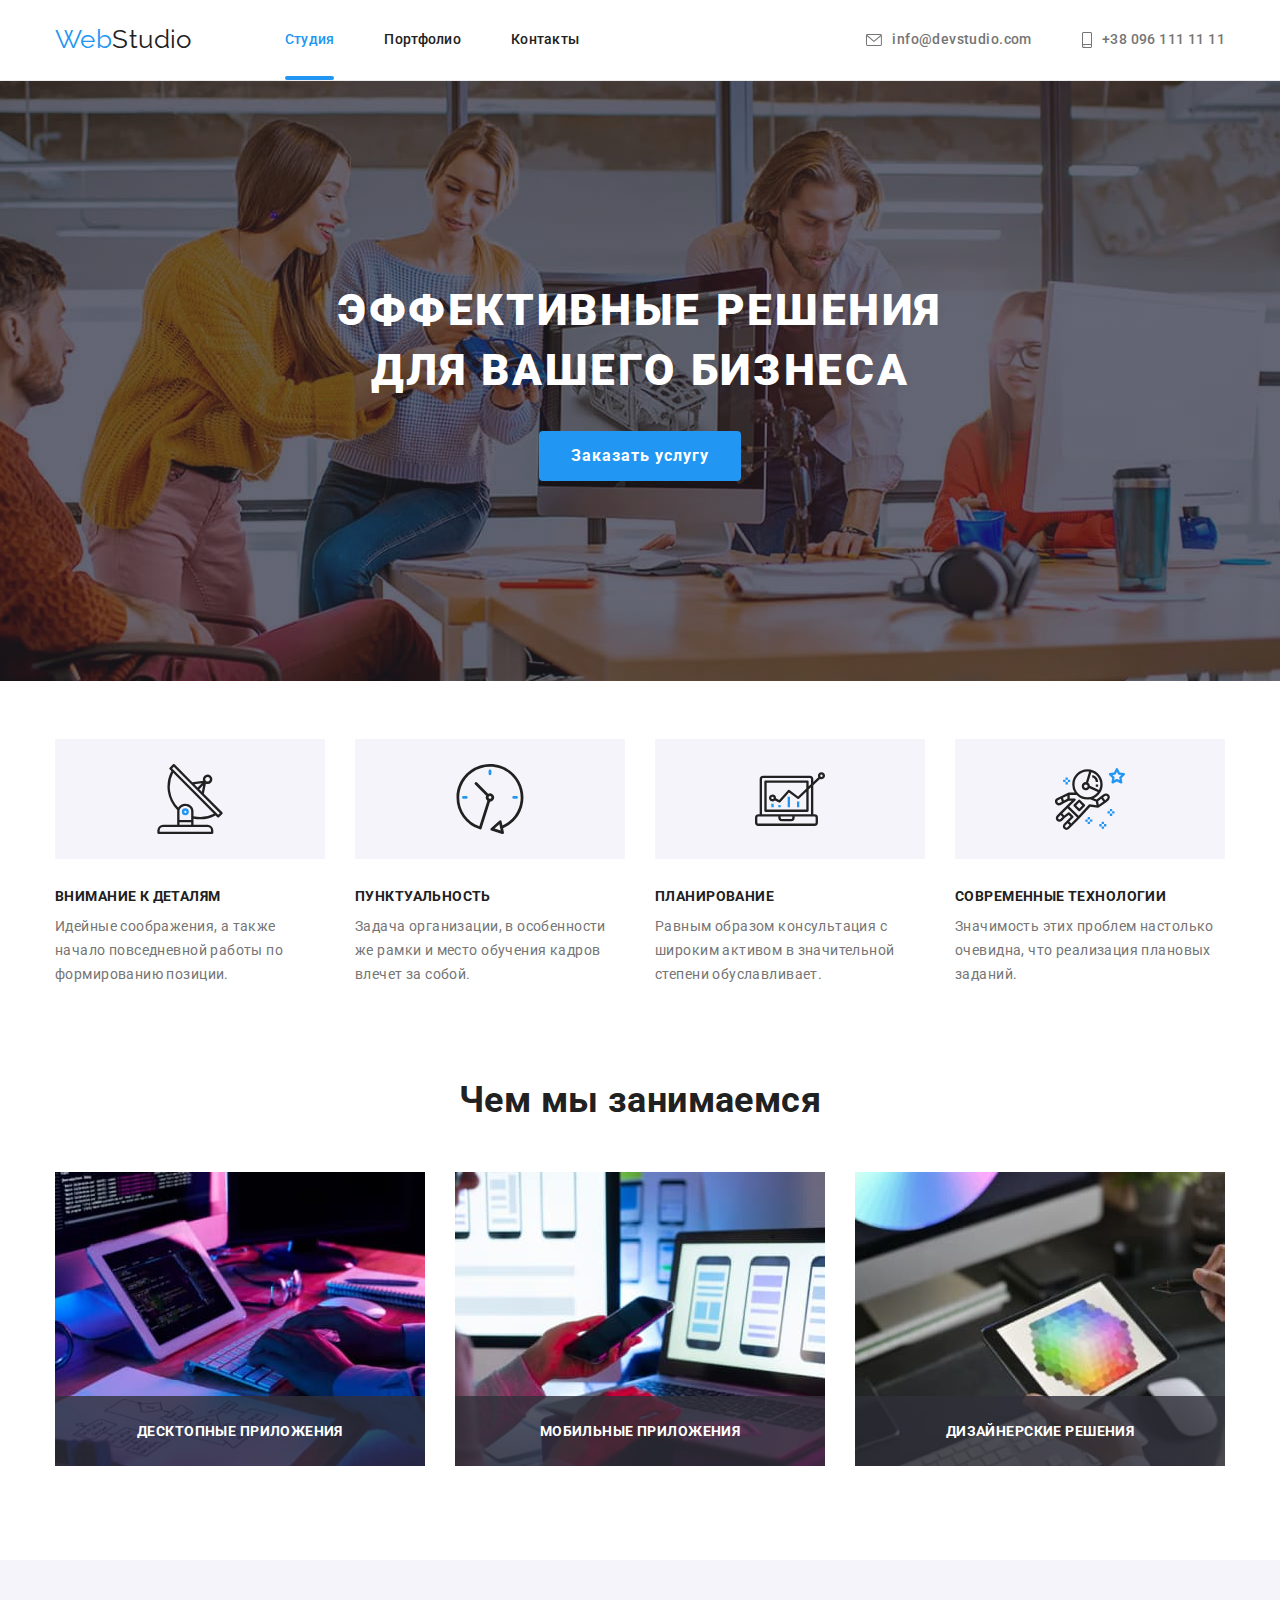
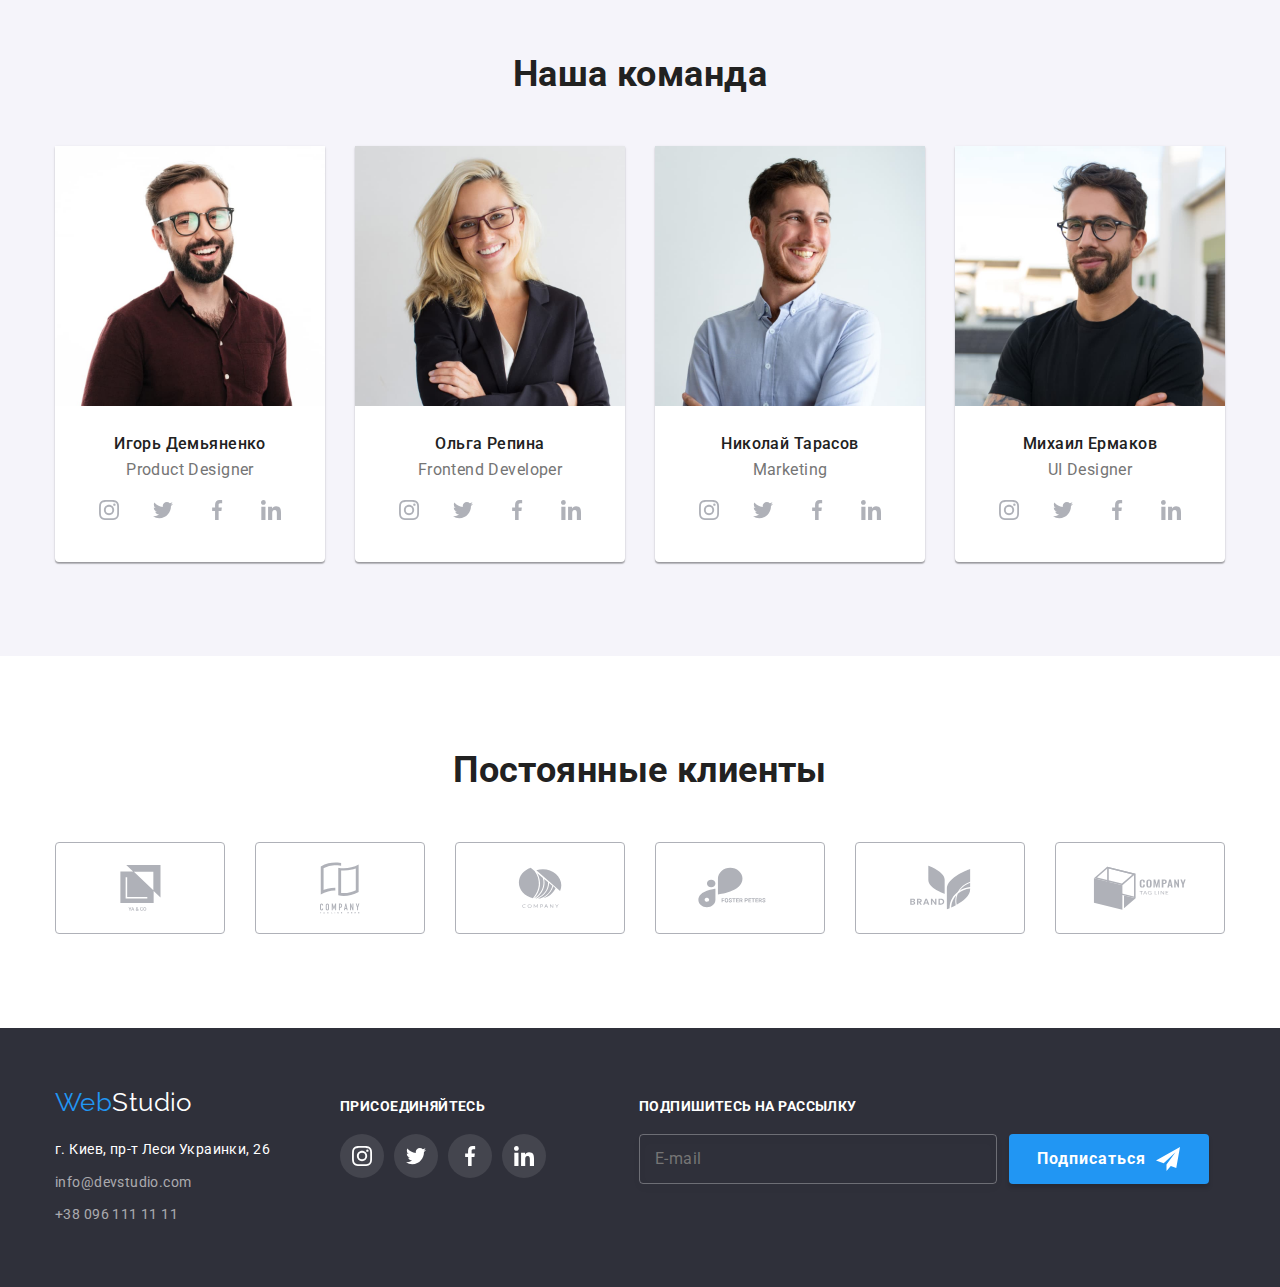
==== index.html @ 7f53c411 "Initial commit" ====
<!DOCTYPE html>
<html lang="ru">
  <head>
    <meta charset="UTF-8" />
    <meta http-equiv="X-UA-Compatible" content="IE=edge" />
    <meta name="viewport" content="width=device-width, initial-scale=1.0" />
    <title>WebStudio - главная</title>
    <link rel="preconnect" href="https://fonts.googleapis.com" />
    <link rel="preconnect" href="https://fonts.gstatic.com" crossorigin />
    <link
      href="https://fonts.googleapis.com/css2?family=Raleway:wght@700&family=Roboto:wght@400;500;700;900&display=swap"
      rel="stylesheet"
    />
    <link
      rel="stylesheet"
      href="https://cdnjs.cloudflare.com/ajax/libs/modern-normalize/1.1.0/modern-normalize.min.css"
    />
    <link rel="stylesheet" href="./css/styles.css" />
  </head>
  <body>
    <header class="header">
      <div class="container header-container">
        <a href="./index.html" lang="en" class="logo link">
          Web<span class="accent-logo-header">Studio</span>
        </a>
        <nav>
          <ul class="nav">
            <li class="header-list current-link">
              <a href="./index.html" class="header-link">Студия</a>
            </li>
            <li class="header-list">
              <a href="./portfolio.html" class="header-link">Портфолио</a>
            </li>
            <li class="header-list">
              <a href="" class="header-link">Контакты</a>
            </li>
          </ul>
        </nav>
        <ul class="header-contacts">
          <li class="header-contacts-mail">
            <a href="mailto:info@devstudio.com" class="contact-header link">
              <svg class="icon-mail-mobile" width="16px" height="12px">
                <use href="images/icons.svg#icon-mail"></use>
              </svg>
              info@devstudio.com</a
            >
          </li>
          <li class="header-contacts-phone">
            <a
              href="tel:+380961111111"
              class="contact-header link contact-number"
            >
              <svg class="icon-mail-mobile" width="10px" height="16px">
                <use href="images/icons.svg#icon-mobile"></use>
              </svg>
              +38 096 111 11 11</a
            >
          </li>
        </ul>
      </div>
    </header>
    <main>
      <section class="hero section">
        <div class="container">
          <h1 class="hero-head">Эффективные решения для вашего бизнеса</h1>
          <button type="button" data-modal-open class="hero-btn">
            Заказать услугу
          </button>
        </div>
      </section>
      <section class="advantages section">
        <div class="container">
          <h2 class="visually-hidden">Преимущества</h2>
          <ul class="adv-list">
            <li class="adv-item">
              <div class="feature-box">
                <svg class="feature-icon" width="70" height="70">
                  <use href="./images/icons.svg#icon-antenna"></use>
                </svg>
              </div>
              <h3 class="adv-head">Внимание к деталям</h3>
              <p class="adv-descr">
                Идейные соображения, а также начало повседневной работы по
                формированию позиции.
              </p>
            </li>
            <li class="adv-item">
              <div class="feature-box">
                <svg class="feature-icon" width="70" height="70">
                  <use href="./images/icons.svg#icon-clock"></use>
                </svg>
              </div>
              <h3 class="adv-head">Пунктуальность</h3>
              <p class="adv-descr">
                Задача организации, в особенности же рамки и место обучения
                кадров влечет за собой.
              </p>
            </li>
            <li class="adv-item">
              <div class="feature-box">
                <svg class="feature-icon" width="70" height="70">
                  <use href="./images/icons.svg#icon-diagram"></use>
                </svg>
              </div>
              <h3 class="adv-head">Планирование</h3>
              <p class="adv-descr">
                Равным образом консультация с широким активом в значительной
                степени обуславливает.
              </p>
            </li>
            <li class="adv-item">
              <div class="feature-box">
                <svg class="feature-icon" width="70" height="70">
                  <use href="./images/icons.svg#icon-astronaut"></use>
                </svg>
              </div>
              <h3 class="adv-head">Современные технологии</h3>
              <p class="adv-descr">
                Значимость этих проблем настолько очевидна, что реализация
                плановых заданий.
              </p>
            </li>
          </ul>
        </div>
      </section>
      <section class="section section-work-list">
        <div class="container">
          <h2 class="section-tittle">Чем мы занимаемся</h2>
          <ul class="work-list">
            <li class="work-list-item">
              <div class="work-list-block">
                <img
                  src="./images/what-we-do/img.jpg"
                  alt="Набор текста на клавиатуре"
                  width="370"
                  height="294"
                />
                <p class="work-list-descr">Десктопные приложения</p>
              </div>
            </li>
            <li class="work-list-item">
              <div class="work-list-block">
                <img
                  src="./images/what-we-do/img2.jpg"
                  alt="Мобильный телефон на фоне монитора"
                  width="370"
                  height="294"
                />
                <p class="work-list-descr">Мобильные приложения</p>
              </div>
            </li>
            <li class="work-list-item">
              <div class="work-list-block">
                <img
                  src="./images/what-we-do/img3.jpg"
                  alt="Работа на графическом планшете"
                  width="370"
                  height="294"
                />
                <p class="work-list-descr">Дизайнерские решения</p>
              </div>
            </li>
          </ul>
        </div>
      </section>
      <section class="team-member-section section">
        <div class="container">
          <h2 class="section-tittle">Наша команда</h2>
          <ul class="team-member-list">
            <li class="team-member-item">
              <img
                class="team-member-photo"
                src="./images/our-team/igor.jpg"
                alt="Менеджер Игорь"
                width="270"
                height="260"
              />
              <div class="member-block">
                <h3 class="team-member-name">Игорь Демьяненко</h3>
                <p lang="en" class="member-descr">Product Designer</p>
                <ul class="social-media list">
                  <li class="social-media-item">
                    <a
                      class="social-media-link link"
                      href=""
                      target="_blank"
                      rel="noopener noreferrer"
                      aria-label="instagram"
                    >
                      <svg class="social-media-icon" width="20" height="20">
                        <use href="./images/icons.svg#icon-insta"></use>
                      </svg>
                    </a>
                  </li>
                  <li class="social-media-item">
                    <a
                      class="social-media-link link"
                      href=""
                      target="_blank"
                      rel="noopener noreferrer"
                      aria-label="twitter"
                    >
                      <svg class="social-media-icon" width="20" height="20">
                        <use href="./images/icons.svg#icon-twitter"></use>
                      </svg>
                    </a>
                  </li>
                  <li class="social-media-item">
                    <a
                      class="social-media-link link"
                      href=""
                      target="_blank"
                      rel="noopener noreferrer"
                      aria-label="facebook"
                    >
                      <svg class="social-media-icon" width="20" height="20">
                        <use href="./images/icons.svg#icon-facebook"></use>
                      </svg>
                    </a>
                  </li>
                  <li class="social-media-item">
                    <a
                      class="social-media-link link"
                      href=""
                      target="_blank"
                      rel="noopener noreferrer"
                      aria-label="linkedin"
                    >
                      <svg class="social-media-icon" width="20" height="20">
                        <use href="./images/icons.svg#icon-linkedin"></use>
                      </svg>
                    </a>
                  </li>
                </ul>
              </div>
            </li>
            <li class="team-member-item">
              <img
                class="team-member-photo"
                src="./images/our-team/olha.jpg"
                alt="Менеджер Ольга"
                width="270"
                height="260"
              />
              <div class="member-block">
                <h3 class="team-member-name">Ольга Репина</h3>
                <p lang="en" class="member-descr">Frontend Developer</p>
                <ul class="social-media list">
                  <li class="social-media-item">
                    <a
                      class="social-media-link link"
                      href=""
                      target="_blank"
                      rel="noopener noreferrer"
                      aria-label="instagram"
                    >
                      <svg class="social-media-icon" width="20" height="20">
                        <use href="./images/icons.svg#icon-insta"></use>
                      </svg>
                    </a>
                  </li>
                  <li class="social-media-item">
                    <a
                      class="social-media-link link"
                      href=""
                      target="_blank"
                      rel="noopener noreferrer"
                      aria-label="twitter"
                    >
                      <svg class="social-media-icon" width="20" height="20">
                        <use href="./images/icons.svg#icon-twitter"></use>
                      </svg>
                    </a>
                  </li>
                  <li class="social-media-item">
                    <a
                      class="social-media-link link"
                      href=""
                      target="_blank"
                      rel="noopener noreferrer"
                      aria-label="facebook"
                    >
                      <svg class="social-media-icon" width="20" height="20">
                        <use href="./images/icons.svg#icon-facebook"></use>
                      </svg>
                    </a>
                  </li>
                  <li class="social-media-item">
                    <a
                      class="social-media-link link"
                      href=""
                      target="_blank"
                      rel="noopener noreferrer"
                      aria-label="linkedin"
                    >
                      <svg class="social-media-icon" width="20" height="20">
                        <use href="./images/icons.svg#icon-linkedin"></use>
                      </svg>
                    </a>
                  </li>
                </ul>
              </div>
            </li>
            <li class="team-member-item">
              <img
                class="team-member-photo"
                src="./images/our-team/nikolay.jpg"
                alt="Менеджер Николай"
                width="270"
                height="260"
              />
              <div class="member-block">
                <h3 class="team-member-name">Николай Тарасов</h3>
                <p lang="en" class="member-descr">Marketing</p>
                <ul class="social-media list">
                  <li class="social-media-item">
                    <a
                      class="social-media-link link"
                      href=""
                      target="_blank"
                      rel="noopener noreferrer"
                      aria-label="instagram"
                    >
                      <svg class="social-media-icon" width="20" height="20">
                        <use href="./images/icons.svg#icon-insta"></use>
                      </svg>
                    </a>
                  </li>
                  <li class="social-media-item">
                    <a
                      class="social-media-link link"
                      href=""
                      target="_blank"
                      rel="noopener noreferrer"
                      aria-label="twitter"
                    >
                      <svg class="social-media-icon" width="20" height="20">
                        <use href="./images/icons.svg#icon-twitter"></use>
                      </svg>
                    </a>
                  </li>
                  <li class="social-media-item">
                    <a
                      class="social-media-link link"
                      href=""
                      target="_blank"
                      rel="noopener noreferrer"
                      aria-label="facebook"
                    >
                      <svg class="social-media-icon" width="20" height="20">
                        <use href="./images/icons.svg#icon-facebook"></use>
                      </svg>
                    </a>
                  </li>
                  <li class="social-media-item">
                    <a
                      class="social-media-link link"
                      href=""
                      target="_blank"
                      rel="noopener noreferrer"
                      aria-label="linkedin"
                    >
                      <svg class="social-media-icon" width="20" height="20">
                        <use href="./images/icons.svg#icon-linkedin"></use>
                      </svg>
                    </a>
                  </li>
                </ul>
              </div>
            </li>
            <li class="team-member-item">
              <img
                class="team-member-photo"
                src="./images/our-team/myhail.jpg"
                alt="Менеджер Михаил"
                width="270"
                height="260"
              />
              <div class="member-block">
                <h3 class="team-member-name">Михаил Ермаков</h3>
                <p lang="en" class="member-descr">UI Designer</p>
                <ul class="social-media list">
                  <li class="social-media-item">
                    <a
                      class="social-media-link link"
                      href=""
                      target="_blank"
                      rel="noopener noreferrer"
                      aria-label="instagram"
                    >
                      <svg class="social-media-icon" width="20" height="20">
                        <use href="./images/icons.svg#icon-insta"></use>
                      </svg>
                    </a>
                  </li>
                  <li class="social-media-item">
                    <a
                      class="social-media-link link"
                      href=""
                      target="_blank"
                      rel="noopener noreferrer"
                      aria-label="twitter"
                    >
                      <svg class="social-media-icon" width="20" height="20">
                        <use href="./images/icons.svg#icon-twitter"></use>
                      </svg>
                    </a>
                  </li>
                  <li class="social-media-item">
                    <a
                      class="social-media-link link"
                      href=""
                      target="_blank"
                      rel="noopener noreferrer"
                      aria-label="facebook"
                    >
                      <svg class="social-media-icon" width="20" height="20">
                        <use href="./images/icons.svg#icon-facebook"></use>
                      </svg>
                    </a>
                  </li>
                  <li class="social-media-item">
                    <a
                      class="social-media-link link"
                      href=""
                      target="_blank"
                      rel="noopener noreferrer"
                      aria-label="linkedin"
                    >
                      <svg class="social-media-icon" width="20" height="20">
                        <use href="./images/icons.svg#icon-linkedin"></use>
                      </svg>
                    </a>
                  </li>
                </ul>
              </div>
            </li>
          </ul>
        </div>
      </section>
      <section class="our-clients section">
        <h2 class="section-tittle">Постоянные клиенты</h2>
        <ul class="client-list list">
          <li class="client-item">
            <a
              class="client-link"
              href=""
              target="_blank"
              rel="noopener noreferrer"
            >
              <svg class="client-icon" width="41" height="46">
                <use href="./images/icons.svg#icon-yaco"></use>
              </svg>
            </a>
          </li>

          <li class="client-item">
            <a
              class="client-link"
              href=""
              target="_blank"
              rel="noopener noreferrer"
            >
              <svg class="client-icon" width="40" height="52">
                <use href="./images/icons.svg#icon-tagline"></use>
              </svg>
            </a>
          </li>
          <li class="client-item">
            <a
              class="client-link"
              href=""
              target="_blank"
              rel="noopener noreferrer"
            >
              <svg class="client-icon" width="44" height="41">
                <use href="./images/icons.svg#icon-company"></use>
              </svg>
            </a>
          </li>
          <li class="client-item">
            <a
              class="client-link"
              href=""
              target="_blank"
              rel="noopener noreferrer"
            >
              <svg class="client-icon" width="84" height="41">
                <use href="./images/icons.svg#icon-foster"></use>
              </svg>
            </a>
          </li>
          <li class="client-item">
            <a
              class="client-link"
              href=""
              target="_blank"
              rel="noopener noreferrer"
            >
              <svg class="client-icon" width="63" height="45">
                <use href="./images/icons.svg#icon-brand-block"></use>
              </svg>
            </a>
          </li>
          <li class="client-item">
            <a
              class="client-link"
              href=""
              target="_blank"
              rel="noopener noreferrer"
            >
              <svg class="client-icon" width="94" height="44">
                <use href="./images/icons.svg#icon-company-tagline"></use>
              </svg>
            </a>
          </li>
        </ul>
      </section>
    </main>
    <footer class="footer">
      <div class="container footer-wrap">
        <div class="footer-adress">
          <a href="./index.html" lang="en" class="logo-footer link">
            <span class="accent-logo-footer">Web</span>Studio
          </a>
          <address>
            <ul class="contact-list-footer">
              <li class="contact-footer-item">
                <a
                  href="https://goo.gl/maps/oCTEvJr1cxtLCQJDA"
                  target="_blank"
                  rel="noopener noreferrer"
                  class="address link"
                  >г. Киев, пр-т Леси Украинки, 26</a
                >
              </li>
              <li class="contact-footer-item">
                <a href="mailto:info@devstudio.com" class="contact-footer link"
                  >info@devstudio.com</a
                >
              </li>
              <li class="contact-footer-item">
                <a href="tel:+380961111111" class="contact-footer link"
                  >+38 096 111 11 11</a
                >
              </li>
            </ul>
          </address>
        </div>
        <div class="footer-social">
          <p class="footer-subtittle">присоединяйтесь</p>
          <ul class="footer-social-media list">
            <li class="footer-social-item">
              <a
                class="footer-social-link link"
                href=""
                target="_blank"
                rel="noopener noreferrer"
                aria-label="instagram"
              >
                <svg class="social-media-icon" width="20" height="20">
                  <use href="./images/icons.svg#icon-insta"></use>
                </svg>
              </a>
            </li>
            <li class="footer-social-item">
              <a
                class="footer-social-link link"
                href=""
                target="_blank"
                rel="noopener noreferrer"
                aria-label="twitter"
              >
                <svg class="social-media-icon" width="20" height="20">
                  <use href="./images/icons.svg#icon-twitter"></use>
                </svg>
              </a>
            </li>
            <li class="footer-social-item">
              <a
                class="footer-social-link link"
                href=""
                target="_blank"
                rel="noopener noreferrer"
                aria-label="facebook"
              >
                <svg class="social-media-icon" width="20" height="20">
                  <use href="./images/icons.svg#icon-facebook"></use>
                </svg>
              </a>
            </li>
            <li class="footer-social-item">
              <a
                class="footer-social-link link"
                href=""
                target="_blank"
                rel="noopener noreferrer"
                aria-label="linkedin"
              >
                <svg class="social-media-icon" width="20" height="20">
                  <use href="./images/icons.svg#icon-linkedin"></use>
                </svg>
              </a>
            </li>
          </ul>
        </div>
        <div class="subscr-block">
          <h3 class="footer-subscr">Подпишитесь на рассылку</h3>
          <form class="subscr-form" name="subscr" autocomplete="off">
            <input
              class="subscr-form-input"
              type="email"
              name="email"
              id="email"
              placeholder=" "
            />
            <span class="footer-placeholder">E-mail</span>
            <button type="submit" class="footer-button">
              <span>Подписаться</span>
              <svg class="sender" width="24" height="24">
                <use href="./images/icons.svg#icon-send"></use>
              </svg>
            </button>
          </form>
        </div>
      </div>
    </footer>
    <!-- Modal -->

    <div class="backdrop is-hidden" data-modal>
      <div class="modal" role="group">
        <button class="modal-btn-close" type="button" data-modal-close>
          <svg width="11" height="11">
            <use href="./images/icons.svg#icon-modal-close"></use>
          </svg>
        </button>
        <p class="modal-title">Оставьте свои данные, мы вам перезвоним</p>
        <form class="modal-form" autocomplete="off">
          <label class="label">
            <span class="label-text">Имя</span>
            <span class="label-thumb">
              <input
                class="imput-field"
                name="user-name"
                type="text"
                required
              />
              <svg class="imput-img" width="12" height="12">
                <use href="./images/icons.svg#icon-modal-person"></use>
              </svg>
            </span>
          </label>

          <label class="label">
            <span class="label-text">Телефон</span>
            <span class="label-thumb">
              <input class="imput-field" name="user-tel" type="tel" required />
              <svg class="imput-img" width="12" height="12">
                <use href="./images/icons.svg#icon-modal-phone"></use>
              </svg>
            </span>
          </label>

          <label class="label">
            <span class="label-text">Почта</span>
            <span class="label-thumb">
              <input
                class="imput-field"
                name="user-email"
                type="email"
                required
              />
              <svg class="imput-img" width="12" height="12">
                <use href="./images/icons.svg#icon-modal-mail"></use>
              </svg>
            </span>
          </label>

          <label class="label">
            <span class="label-text">Комментарий</span>
            <span class="label-thumb">
              <textarea
                class="imput-field textarea"
                name="user-comment"
                placeholder="Введите текст"
              ></textarea>
            </span>
          </label>
          <div class="modal-btn-center">
            <label class="checkbox">
              <input
                class="checkbox-browser"
                name="user-policy"
                type="checkbox"
                required
              />
              <span class="checkbox-castom"> </span>
              <span class="checkbox-text"
                >Соглашаюсь с рассылкой и принимаю
                <a class="policy-link link" href="" target="_blank"
                  >Условия договора</a
                >
              </span>
            </label>
          </div>
          <div class="modal-btn-center">
            <button class="modal-btn-submit" type="submit">
              <span>Отправить</span>
            </button>
          </div>
        </form>
      </div>
    </div>

    <script src="./js/modal.js"></script>
  </body>
</html>
---- css/styles.css ----
:root {
    --font-color-main: #212121;
    --font-color-second: #757575;
    --color-accent: #2196F3;
    --color-basic: #ffffff;
    --bcg-color:#F5F4FA;

    --main-font: "Roboto";

    --transition-timing-function: cubic-bezier(0.4, 0, 0.2, 1);

}

/* Common styles */

body {
    font-family: var(--main-font), sans-serif;
    color: var(--font-color-main);
    
    font-size: 14px;  
    background-color: var(--color-basic);
    letter-spacing: 0.03em;
    
}

h1,h2,h3,h4,h5,h6,p {
    margin: 0;
}

ul {
    padding: 0;
    margin: 0;
    
}

img {
    display: block;
    max-width: 100%;
    height: auto;

}

.section {
    padding-top: 94px;
    padding-bottom: 94px;
}

.list {
    list-style: none;
    
    margin: 0;
}

.link {
    text-decoration: none;
    margin:0;
    padding:0;
}


/* Container settings */
.container {
    margin-left: auto;
    margin-right: auto;
    width: 1200px;
    padding: 0 15px;
}
/* Header + footer */

.header {
border-bottom: 1px solid #ececec;
}
  

.header-container {
    display: flex;
    align-items: center;
    padding-top: 0;
}

.logo {
    font-family: 'Raleway', sans-serif;
    font-size: 26px;
    color: var(--color-accent);
    margin-right: 93px;
           
}

.accent-logo-footer {
    color: var(--color-accent);
}

.accent-logo-header {
    color: var(--font-color-main);
}

.nav {

        font-weight: 500;
        line-height: 1.14;
        letter-spacing: 0.02em;
        color: var(--font-color-main);
        
        margin: 0;

        display: flex;
       

        padding-left: 0px;
}


.header-contacts {
    display: flex;
    margin-left: auto;
    padding-left: 0;
    list-style: none;
}

.header-list{
    
    list-style: none;
    position: relative;
    
}



.header-link{
    text-decoration: none;
    color: inherit;
    display: block;
    padding-top: 32px;
    padding-bottom: 32px;
    
    transition-property: color;
    transition-duration: 250ms;
    transition-timing-function: var(--transition-timing-function);
   
    
    display: flex;

}

 .current-link::after {
    content: "";
    width: 100%;
    height: 4px;
    background-color: var(--color-accent);
    
    border-radius: 2px;

    position: absolute;
    bottom: 0;
    
    
}


.contact-header {

        font-weight: 500;
        line-height: 1.14;
        color: var(--font-color-second);
        font-style: normal;

        display: flex;
        align-items: center;

        transition-property: color;
        transition-duration: 250ms;
        transition-timing-function: var(--transition-timing-function); 
        
       
        
}

.feature-box {
    background-color: var(--bcg-color);
    margin-bottom: 30px;

    display: flex;
    align-items: center;
    justify-content: center;
    height: 120px;
}
.header-contacts-phone {
    margin-left: 50px;
    
}


.contact-number {
    margin-right: 0;
}


.address {
    
        font-weight: 400;
        line-height: 1.14;
        color: var(--color-basic);
        font-style: normal;
        list-style: none;
      
}

.contact-footer:hover,
.contact-footer:focus,
.contact-header:hover,
.contact-header:focus,
.header-link:hover,
.header-link:focus {
    color: var(--color-accent);
}

.footer {
    background-color: #2F303A;   
    padding: 60px 0; 
   
}

.footer-wrap {
    display: flex;
    align-items: baseline;
   
}

.footer-adress {
    margin-right: 70px;
}

.header-list:not(:last-child) {
    margin-right: 50px;
}

.icon-mail-mobile {
    
    fill:currentColor;
    margin-right: 10px;
    
    
}

.contact-footer {

    font-weight: 400;
    line-height: 1.71;
    color: rgba(255, 255, 255, 0.6);
    font-style: normal;
   
    transition-property: color;
    transition-duration: 250ms;
    transition-timing-function: var(--transition-timing-function);
}



.contact-footer-item:not(:last-child) {
    margin-bottom: 9px;
}

.logo-footer {
    font-family: 'Raleway', sans-serif;
    font-size: 26px;
    color: var(--color-basic);

    margin-bottom: 20px;
    display: block;

    
}

.contact-list-footer {
    list-style: none;
    padding-left: 0;
    margin: 0 0;
    line-height: 1.71;
    
}

.footer-subtittle {
    color: var(--color-basic);
    text-transform: uppercase;
    font-weight: 700;
    
    margin-bottom: 20px;
    
}




.footer-social-media {
    display: flex;
    
}

.footer-social-item:not(:last-child) {
    margin-right: 10px;
}

.footer-social-link {
    display: flex;
    align-items: center;
    justify-content: center;
    width: 44px;
    height: 44px;
    color: var(--color-basic);
    background-color: rgba(255, 255, 255, 0.1);
    border-radius: 50%;

    transition-property: background-color;
    transition-duration: 250ms;
    transition-timing-function: var(--transition-timing-function);
}

.footer-social-link:hover,
.footer-social-link:focus {
    
    background-color: var(--color-accent);
}



.footer-social {
    margin-right: 93px;
}

.footer-subscr {
    margin-bottom: 20px;
        font-size: 14px;
        text-transform: uppercase;
        color: var(--color-basic)
}

.subscr-form-input {
    width: 358px;
    height: 50px;

    color: var(--color-basic);
    padding: 15px 16px;

    background-color: transparent;
    border: 1px solid rgba(255, 255, 255, 0.3);
        filter: drop-shadow(0px 4px 4px rgba(0, 0, 0, 0.15));
        border-radius: 4px;

        margin-right: 12px;

        outline: none;
        transition: border-color 250ms var(--transition-timing-function);

        
}

.subscr-form-input:hover,
.subscr-form-input:focus {
    border-color: var(--color-accent);
}


.subscr-form {
    display: flex;
    position: relative;
}

.footer-placeholder {
    position: absolute;
    top: 50%;
    left: 16px;
    transform: translateY(-50%);

    font-size: 16px;
    line-height: 1.25;
    color: var(--font-color-second);
}

.subscr-form:focus .footer-placeholder,
.subscr-form-input:not(:placeholder-shown)+.footer-placeholder {
    opacity: 0;
}

.footer-button {

    display: flex;
        align-items: center;
   
    width: 200px;
        height: 50px;

        padding: 0 28px;
        
        color: var(--color-basic);
    
        background: var(--color-accent);
        box-shadow: 0px 4px 4px rgba(0, 0, 0, 0.15);
        border-radius: 4px;
        border: none;


        font-weight: 700;
            font-size: 16px;
            line-height: 1.88;
            letter-spacing: 0.06em;

            cursor: pointer;
}

.footer-button span {
    margin-right: 10px;
}

.sender {
    fill: var(--color-basic);
   
}



/* Main portfolio */    

.main-button {

    padding: 6px 22px;

    font-family: var(--main-font);
    font-weight: 500;
    font-style: normal;
    line-height: 1.62;    
    font-size: 16px;
    
    text-align: center;
        
    border-radius: 4px;
    border-width: 0;
        
    
    background-color: var(--bcg-color);
    
    cursor: pointer;

    transition-property: color, background-color, box-shadow;
    transition-timing-function: var(--transition-timing-function), var(--transition-timing-function), var(--transition-timing-function);
    transition-duration: 250ms, 250ms, 250ms;

}

.main-button:hover,
.main-button:focus {
    color: var(--color-basic);
    background-color: var(--color-accent);
    box-shadow: 0px 3px 1px rgba(0, 0, 0, 0.1), 0px 1px 2px rgba(0, 0, 0, 0.08), 0px 2px 2px rgba(0, 0, 0, 0.12);
}

.button-item:not(:last-child) {
    margin-right: 8px;
}

.active {
    color: var(--color-basic);
    background-color: var(--color-accent);
    box-shadow: 0px 3px 1px rgba(0, 0, 0, 0.1), 0px 1px 2px rgba(0, 0, 0, 0.08), 0px 2px 2px rgba(0, 0, 0, 0.12);
}



.current-link {
    color: var(--color-accent);
            }


.head-example {
    
        font-style: normal;
        font-weight: 700;
        font-size: 18px;
        line-height: 2;
    
        letter-spacing: 0.06em;
    
        margin-bottom: 4px;
        
}

.advantages {
    padding-top: 58px;
   
}

.description {
   
        font-size: 16px;
        line-height: 1.88;
        
    
        color: var(--font-color-second);
}




.nav-menu {
    display: flex;
    justify-content: center;
    margin-bottom: 50px;
    list-style: none;
}

.portfolio-container {
    display: flex;
    flex-wrap: wrap;
    

    margin-right: -30px;
    margin-bottom: -30px;
}

.portfolio-card {
    margin-right: 30px;
    margin-bottom: 30px;
    
    background-color: var(--main-white);
    
}


.portfolio-card-item {
    text-decoration: none;
    list-style: none;
    display: block;

    transition-property: box-shadow;
    transition-duration: 250ms;
    transition-timing-function: var(--transition-timing-function);

}


.portfolio-card-item:hover,
.portfolio-card-item:focus {
        box-shadow: 0px 1px 1px rgba(0, 0, 0, 0.12), 0px 4px 4px rgba(0, 0, 0, 0.06), 1px 4px 6px rgba(0, 0, 0, 0.16);
}

.portfolio-text-wrap {
    padding: 20px 24px;
    border: 1px solid #EEEEEE;
    border-top: none;
    color: var(--font-color-main);
}

.portfolio-textblock {
    padding: 63px 24px;
    background: rgba(33, 150, 243, 0.9);
    position: absolute;
    top: 0;
    left: 0;

    transition-property: transform; 
    transition-duration: 250ms;
    transition-timing-function: var(--transition-timing-function);
    transform: translateY(100%);

}

.portfolio-card-item:hover .portfolio-textblock,
.portfolio-card-item:focus .portfolio-textblock {
    transform: translateY(0);
}

.portfolio-descr {
    font-weight: 400;
    font-size: 18px;
    line-height: 1.56;
    letter-spacing: 0.03em;

    color: var(--color-basic);
    
    max-width: 322px;

}

.project-thumb {
    position: relative;
    overflow: hidden;
}




/* Main Studio */

.hero {
    background-image: linear-gradient(to right, rgba(47, 48, 58, 0.4), rgba(47, 48, 58, 0.4)), url(../images/hero/bgr.jpg);
    background-repeat: no-repeat;
    background-size: cover;
    background-position: center;
    max-width: 1600px;
    margin-left: auto;
    margin-right: auto;
    padding-top: 200px;
    padding-bottom: 200px;
    text-align: center;
    
}

.hero-head {
    font-family: var(--color-basic);
    font-style: normal;
    font-weight: 900;
    font-size: 44px;
    line-height: 1.36;
    
    

    text-align: center;
    letter-spacing: 0.06em;
    text-transform: uppercase;

    color: var(--color-basic);
width: 696px;
    margin-right: auto;
    margin-left: auto;
    margin-bottom: 30px;
}

.hero-btn {

    
    font-weight: 700;
    font-size: 16px;
    line-height: 1.88;
   
padding: 10px 32px;
    align-items: center;
    text-align: center;
    letter-spacing: 0.06em;
    border: 0;
    border-radius: 4px;

    color: var(--color-basic);
    background-color: var(--color-accent);
 
    cursor: pointer;
}


.section-tittle {
    

        font-size: 36px;
        line-height: 1.16;
        text-align: center;
        margin-bottom: 50px;
        
    
        
}

.adv-list {
    display: flex;
    
    list-style: none;
}

.adv-head {

    font-size: 14px;
    font-weight: 700;
    line-height: 1.14;
    text-transform: uppercase;
    margin-bottom: 10px;

   
}

.adv-item {
    width: 270px;
}

.adv-item:not(:last-child) {
    margin-right: 30px;
}
 

.adv-descr {

    font-style: normal;
    font-weight: 400;
    line-height: 1.71;
    
    
    color: var(--font-color-second);

}

.section-work-list {
    padding-top: 0
}

.work-list {
    display: flex;
    
    list-style: none;
}

.work-list-item:not(:last-child) {
margin-right: 30px;
}

.work-list-block {
    position: relative;
}

.work-list-descr {
    font-weight: 700;
    line-height: 16px;
    text-align: center;
    letter-spacing: 0.03em;
    text-transform: uppercase;
    font-size: 14px;
    color: var(--color-basic);
    

    padding-top: 27px;
    padding-bottom: 27px;
    width: 370px;
    height: 70px;
    background-color: rgba(47, 48, 58, 0.8);

    position: absolute;
    bottom: 0;
}

.team-member-section {
    background-color: var(--bcg-color);
    padding-top: 94px;
    padding-bottom: 94px;
    
}

.team-member-list {
    display: flex;
    list-style: none;
    
}



.team-member-name {
    
        font-style: normal;
        font-weight: 500;
        font-size: 16px;
        line-height: 1;
       
        text-align: center;

        margin-bottom: 10px;      
       
}

.team-member-item {
    background-color: var(--color-basic);
    border-radius: 0px 0px 4px 4px;
    box-shadow: 0px 1px 3px rgba(0, 0, 0, 0.12), 0px 1px 1px rgba(0, 0, 0, 0.14), 0px 2px 1px rgba(0, 0, 0, 0.2);
}
.team-member-item:not(:last-child) {
margin-right: 30px;
}

.member-descr {

    
    font-size: 16px;
    line-height: 1;

    margin-bottom: 10px;

    text-align: center;

    color: var(--font-color-second);

    
}

.member-block {
    padding: 30px 0;
}
.visually-hidden {
    position: absolute;
    width: 1px;
    height: 1px;
    margin: -1px;
    border: 0;
    padding: 0;

    white-space: nowrap;
    clip-path: inset(100%);
    clip: rect(0 0 0 0);
    overflow: hidden;
}

.social-media {
    display: flex;
    justify-content: center;
}

.social-media-item:not(:last-child) {
    margin-right: 10px;
}

.social-media-link {
    display: flex;
    align-items: center;
    justify-content: center;
    width: 44px;
    height: 44px;
    color: #AFB1B8;
    background-color: #fff;
    border-radius: 50%;

    transition-property: color, background-color;
    transition-duration: 250ms, 250ms;
    transition-timing-function: var(--transition-timing-function), var(--transition-timing-function);
}

.social-media-link:hover,
.social-media-link:focus {
    color: var(--color-basic);
    background-color: var(--color-accent);
}

.social-media-icon {
    fill: currentColor;
}

/* Clients */

.client-list {
    display: flex;
   justify-content: center;
}

.client-item {
    display: flex;
  
}

.client-item:not(:first-child){
    margin-left: 30px;
}


.client-link {
    display: flex;
    justify-content: center;
    align-items: center;
    width: 170px;
    height: 92px;
    border: 1px solid #afb1b8;
    border-radius: 4px;
    color: #AFB1B8;

    transition-property: color, border-color;
    transition-duration: 250ms, 250ms;
    transition-timing-function: var(--transition-timing-function), var(--transition-timing-function);
}

.client-link:hover,
.client-link:focus {
    border-color: var(--color-accent);
    color: var(--color-accent);
}

.client-icon {
    fill: currentColor;
}



/* Modal */
.backdrop {
    position: fixed;
    top: 0;
    left: 0;
    width: 100%;
    height: 100%;
    background: rgba(0, 0, 0, 0.2);
    transition: opacity 250ms var(--transition-timing-function);
}

.backdrop.is-hidden {
    opacity: 0;
    pointer-events: none;
}

.backdrop.is-hidden .modal {
    transform: translate(-50%, -50%) scale(1.1);
}

.modal {
    position: absolute;
    top: 50%;
    left: 50%;
    transform: translate(-50%, -50%) scale(1);
    width: 528px;
    height: 581px;
    padding: 40px 39px 40px 41px;

    background: var(--color-basic);
    box-shadow: 0px 1px 3px rgba(0, 0, 0, 0.12), 0px 1px 1px rgba(0, 0, 0, 0.14),
        0px 2px 1px rgba(0, 0, 0, 0.2);
    border-radius: 4px;
    transition: transform 250ms var(--transition-timing-function);
}

.modal-btn-close {
    position: absolute;
    display: flex;
    justify-content: center;
    align-items: center;
    top: 8px;
    right: 8px;
    width: 30px;
    height: 30px;
    border-radius: 50%;
    padding: 0;
    cursor: pointer;
    border: 1px solid rgba(0, 0, 0, 0.1);
    transition: color 250ms var(--transition-timing-function);
    fill: currentColor;
    background-color: transparent;
}

.modal-btn-close:hover,
.modal-btn-close:focus {
    color: var(--color-accent);
}

.modal-title {
    font-weight: 700;
    font-size: 20px;
    line-height: 1.15;
    text-align: center;
    margin-bottom: 12px;
}



.modal-form :nth-child(4) {
    margin-bottom: 17px;
}

.label {
    display: block;
    
    margin-bottom: 10px;
}

.label-text {
    display: block;
    font-size: 12px;
    line-height: 1.16;
    letter-spacing: 0.01em;
    color: var(--font-color-second);
    margin-bottom: 4px;
}

.label-thumb {
    position: relative;
}

.imput-field {
    width: 100%;
    height: 40px;
    border: 1px solid rgba(33, 33, 33, 0.2);
    border-radius: 4px;
    padding: 12px 16px 12px 42px;
    outline: none;
    transition: border-color 250ms var(--transition-timing-function);
}

.imput-img {
    position: absolute;
    top: 50%;
    left: 15px;
    width: 12px;
    height: 12px;
    transform: translateY(-50%);
    transition: fill 250ms var(--transition-timing-function);
}

.placeholder {
    position: absolute;
    top: 13px;
    left: 16px;

    line-height: 1.14;
    letter-spacing: 0.01em;
    color: rgba(117, 117, 117, 0.5);

}

.textarea-thumb:focus .placeholder,
.textarea:not(:placeholder-shown)+.placeholder {
    opacity: 0;
}

.textarea {
    height: 120px;
    padding: 12px 16px;
    resize: none;
}



.label-thumb:focus-within .imput-field {
    border-color: var(--color-accent);
}


.label-thumb:focus-within .imput-img {
    fill: var(--color-accent);
}



.checkbox {
    margin-bottom: 30px;
    display: flex;
    align-items: center;
}

.checkbox-browser {
    position: absolute;
    width: 1px;
    height: 1px;
    margin: -1px;
    border: 0;
    padding: 0;
    white-space: nowrap;
    clip-path: inset(100%);
    clip: rect(0 0 0 0);
    overflow: hidden;
}

.checkbox-castom {
    width: 16px;
    height: 15px;
    border: 2px solid;
    border-color: var(--font-color-main);
    border-radius: 2px;
    margin-right: 7px;
    transition: background-color 250ms var(--transition-timing-function),
        background-image 250ms var(--transition-timing-function),
        border-color 250ms var(--transition-timing-function),
        border 250ms var(--transition-timing-function);
}

.checkbox-browser:hover+.checkbox-castom,
.checkbox-browser:focus+.checkbox-castom {
    border-color: var(--color-accent);
}

.checkbox-browser:checked+.checkbox-castom {
    background-color: var(--color-accent);
    border-color: var(--color-accent);
    background-image: url(../images/icons/modal-check.svg);
    background-size: contain;
    background-origin: border-box;
}



.checkbox-text {
    line-height: 1.71;
    color: var(--font-color-second);
}

.policy-link {
    position: relative;
    color: var(--color-accent);
}

.policy-link::after {
    content: '';

    position: absolute;
    left: 0;
    bottom: 0;
    width: 100%;
    height: 0.7px;
    background-color: var(--color-accent);
}

.modal-btn-submit {
    width: 200px;
    height: 50px;
    background-color: var(--color-accent);
    font-weight: 700;
    line-height: 1.88;
    font-size: 16px;
    letter-spacing: 0.06em;
    color: var(--color-basic);
    padding: 10px 56px;
    margin: 0 auto;
    transition: box-shadow 250ms var(--transition-timing-function);
    border: none;
    border-radius: 4px;
    box-shadow: 0px 4px 4px rgba(0, 0, 0, 0.15);
    cursor: pointer;
    
   
}

.modal-btn-center {
    display: flex;
    justify-content: center;
}

.modal-btn-submit:hover,
.modal-btn-submit:focus {
    box-shadow: 0px 4px 4px rgba(0, 0, 0, 0.15);
}

/* перезагрузка на ГІТ */
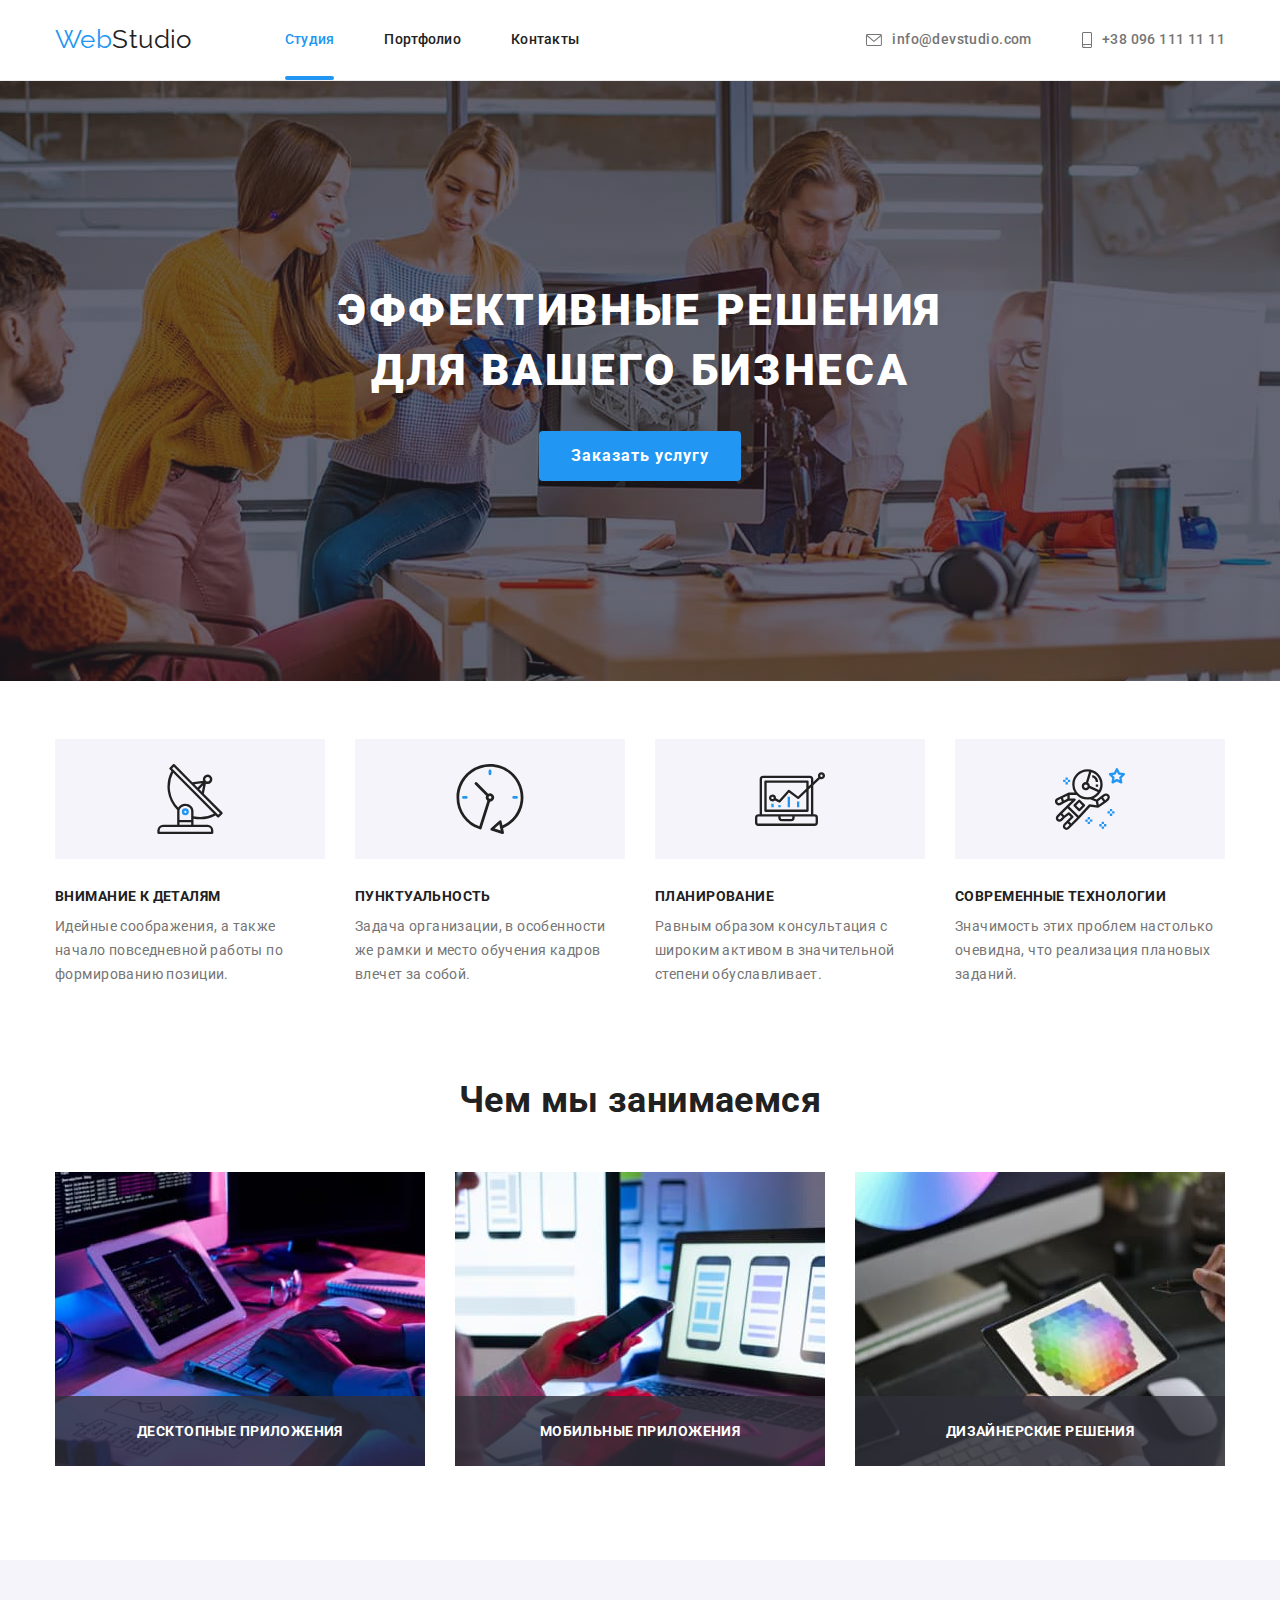
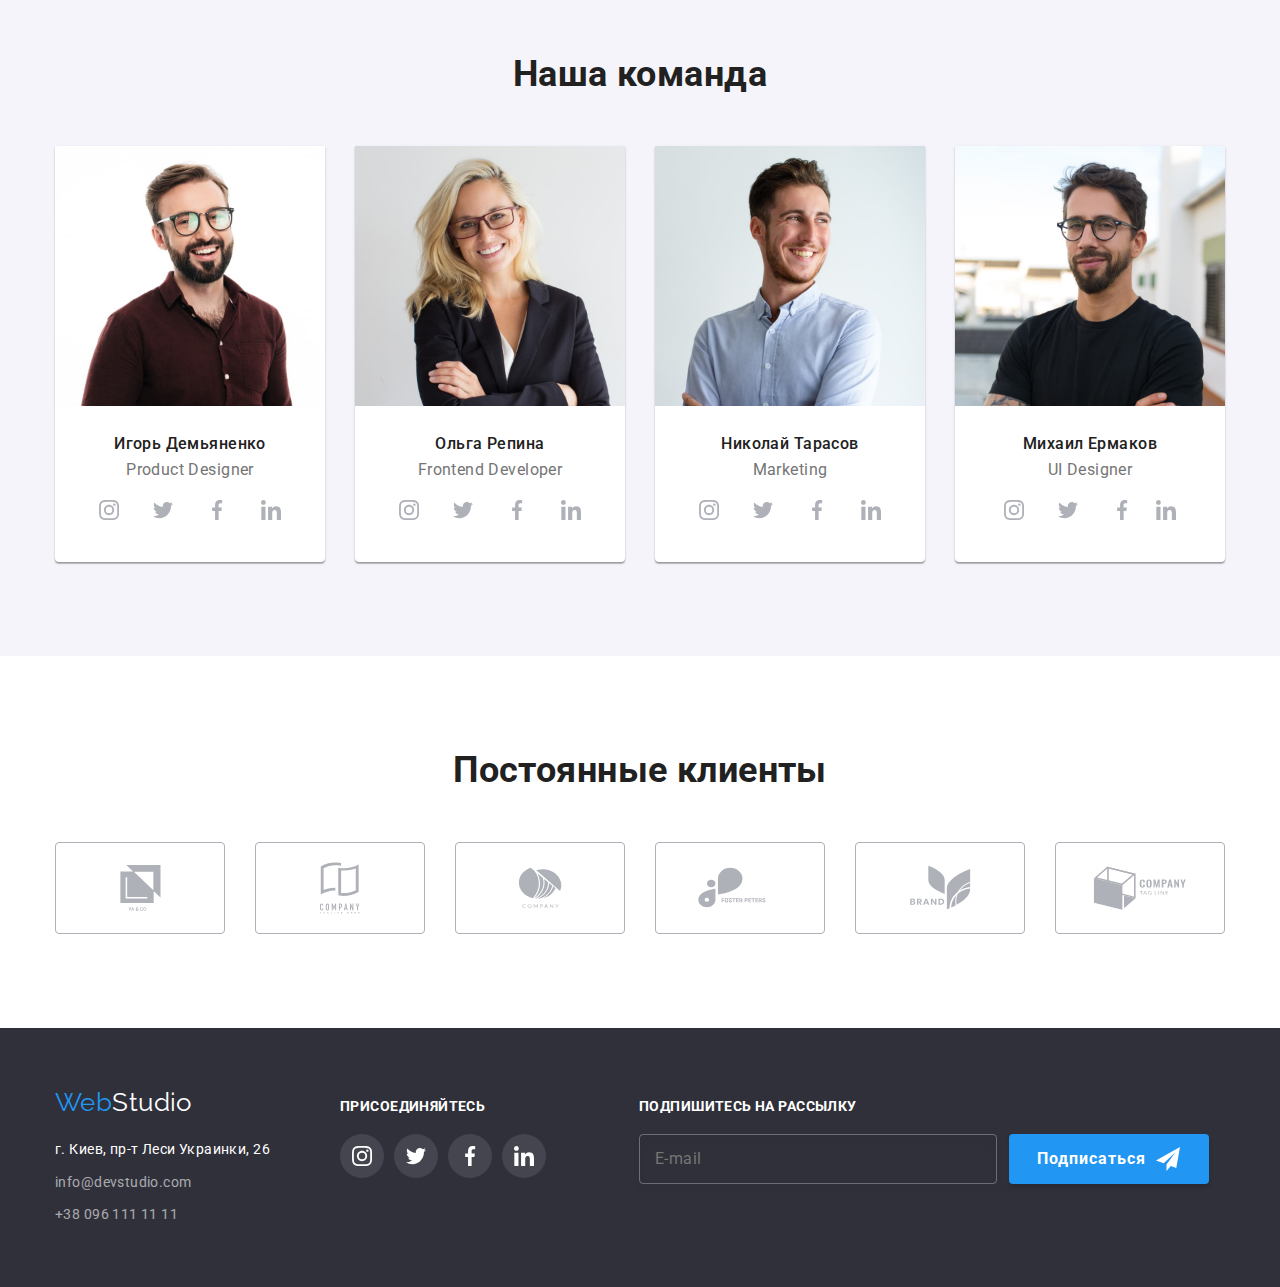
==== commit 219db0ff: "startbem" ====
--- a/index.html
+++ b/index.html
@@ -19,37 +19,34 @@
   </head>
   <body>
     <header class="header">
-      <div class="container header-container">
+      <div class="header__container">
         <a href="./index.html" lang="en" class="logo link">
           Web<span class="accent-logo-header">Studio</span>
         </a>
         <nav>
           <ul class="nav">
-            <li class="header-list current-link">
-              <a href="./index.html" class="header-link">Студия</a>
-            </li>
-            <li class="header-list">
-              <a href="./portfolio.html" class="header-link">Портфолио</a>
-            </li>
-            <li class="header-list">
-              <a href="" class="header-link">Контакты</a>
+            <li class="nav__list current-link">
+              <a href="./index.html" class="nav__link">Студия</a>
+            </li>
+            <li class="nav__list">
+              <a href="./portfolio.html" class="nav__link">Портфолио</a>
+            </li>
+            <li class="nav__list">
+              <a href="" class="nav__link">Контакты</a>
             </li>
           </ul>
         </nav>
-        <ul class="header-contacts">
-          <li class="header-contacts-mail">
-            <a href="mailto:info@devstudio.com" class="contact-header link">
+        <ul class="contacts">
+          <li class="contacts__mail">
+            <a href="mailto:info@devstudio.com" class="contacts__link">
               <svg class="icon-mail-mobile" width="16px" height="12px">
                 <use href="images/icons.svg#icon-mail"></use>
               </svg>
               info@devstudio.com</a
             >
           </li>
-          <li class="header-contacts-phone">
-            <a
-              href="tel:+380961111111"
-              class="contact-header link contact-number"
-            >
+          <li class="contacts__phone">
+            <a href="tel:+380961111111" class="contacts__link contact-number">
               <svg class="icon-mail-mobile" width="10px" height="16px">
                 <use href="images/icons.svg#icon-mobile"></use>
               </svg>
@@ -68,54 +65,54 @@
           </button>
         </div>
       </section>
-      <section class="advantages section">
-        <div class="container">
-          <h2 class="visually-hidden">Преимущества</h2>
-          <ul class="adv-list">
-            <li class="adv-item">
-              <div class="feature-box">
-                <svg class="feature-icon" width="70" height="70">
+      <section class="adv">
+        <div class="adv__container">
+          <h2 class="adv__tittle visually-hidden">Преимущества</h2>
+          <ul class="adv__list">
+            <li class="adv__item">
+              <div class="adv__box">
+                <svg class="adv__icon" width="70" height="70">
                   <use href="./images/icons.svg#icon-antenna"></use>
                 </svg>
               </div>
-              <h3 class="adv-head">Внимание к деталям</h3>
-              <p class="adv-descr">
+              <h3 class="adv__boxtittle">Внимание к деталям</h3>
+              <p class="adv__descr">
                 Идейные соображения, а также начало повседневной работы по
                 формированию позиции.
               </p>
             </li>
-            <li class="adv-item">
-              <div class="feature-box">
-                <svg class="feature-icon" width="70" height="70">
+            <li class="adv__item">
+              <div class="adv__box">
+                <svg class="adv__icon" width="70" height="70">
                   <use href="./images/icons.svg#icon-clock"></use>
                 </svg>
               </div>
-              <h3 class="adv-head">Пунктуальность</h3>
-              <p class="adv-descr">
+              <h3 class="adv__boxtittle">Пунктуальность</h3>
+              <p class="adv__descr">
                 Задача организации, в особенности же рамки и место обучения
                 кадров влечет за собой.
               </p>
             </li>
-            <li class="adv-item">
-              <div class="feature-box">
-                <svg class="feature-icon" width="70" height="70">
+            <li class="adv__item">
+              <div class="adv__box">
+                <svg class="adv__icon" width="70" height="70">
                   <use href="./images/icons.svg#icon-diagram"></use>
                 </svg>
               </div>
-              <h3 class="adv-head">Планирование</h3>
-              <p class="adv-descr">
+              <h3 class="adv__boxtittle">Планирование</h3>
+              <p class="adv__descr">
                 Равным образом консультация с широким активом в значительной
                 степени обуславливает.
               </p>
             </li>
-            <li class="adv-item">
-              <div class="feature-box">
-                <svg class="feature-icon" width="70" height="70">
+            <li class="adv__item">
+              <div class="adv__box">
+                <svg class="adv__icon" width="70" height="70">
                   <use href="./images/icons.svg#icon-astronaut"></use>
                 </svg>
               </div>
-              <h3 class="adv-head">Современные технологии</h3>
-              <p class="adv-descr">
+              <h3 class="adv__boxtittle">Современные технологии</h3>
+              <p class="adv__descr">
                 Значимость этих проблем настолько очевидна, что реализация
                 плановых заданий.
               </p>
@@ -163,70 +160,70 @@
           </ul>
         </div>
       </section>
-      <section class="team-member-section section">
-        <div class="container">
-          <h2 class="section-tittle">Наша команда</h2>
-          <ul class="team-member-list">
-            <li class="team-member-item">
+      <section class="team">
+        <div class="team__container">
+          <h2 class="team__tittle">Наша команда</h2>
+          <ul class="team__list">
+            <li class="team__item">
               <img
-                class="team-member-photo"
+                class="team__photo"
                 src="./images/our-team/igor.jpg"
                 alt="Менеджер Игорь"
                 width="270"
                 height="260"
               />
-              <div class="member-block">
-                <h3 class="team-member-name">Игорь Демьяненко</h3>
-                <p lang="en" class="member-descr">Product Designer</p>
-                <ul class="social-media list">
-                  <li class="social-media-item">
-                    <a
-                      class="social-media-link link"
+              <div class="team__block">
+                <h3 class="team__name">Игорь Демьяненко</h3>
+                <p lang="en" class="team__descr">Product Designer</p>
+                <ul class="socialmedia">
+                  <li class="socialmedia__item">
+                    <a
+                      class="socialmedia__link link"
                       href=""
                       target="_blank"
                       rel="noopener noreferrer"
                       aria-label="instagram"
                     >
-                      <svg class="social-media-icon" width="20" height="20">
+                      <svg class="socialmedia__icon" width="20" height="20">
                         <use href="./images/icons.svg#icon-insta"></use>
                       </svg>
                     </a>
                   </li>
-                  <li class="social-media-item">
-                    <a
-                      class="social-media-link link"
+                  <li class="socialmedia__item">
+                    <a
+                      class="socialmedia__link link"
                       href=""
                       target="_blank"
                       rel="noopener noreferrer"
                       aria-label="twitter"
                     >
-                      <svg class="social-media-icon" width="20" height="20">
+                      <svg class="socialmedia__icon" width="20" height="20">
                         <use href="./images/icons.svg#icon-twitter"></use>
                       </svg>
                     </a>
                   </li>
-                  <li class="social-media-item">
-                    <a
-                      class="social-media-link link"
+                  <li class="socialmedia__item">
+                    <a
+                      class="socialmedia__link link"
                       href=""
                       target="_blank"
                       rel="noopener noreferrer"
                       aria-label="facebook"
                     >
-                      <svg class="social-media-icon" width="20" height="20">
+                      <svg class="socialmedia__icon" width="20" height="20">
                         <use href="./images/icons.svg#icon-facebook"></use>
                       </svg>
                     </a>
                   </li>
-                  <li class="social-media-item">
-                    <a
-                      class="social-media-link link"
+                  <li class="socialmedia__item">
+                    <a
+                      class="socialmedia__link link"
                       href=""
                       target="_blank"
                       rel="noopener noreferrer"
                       aria-label="linkedin"
                     >
-                      <svg class="social-media-icon" width="20" height="20">
+                      <svg class="socialmedia__icon" width="20" height="20">
                         <use href="./images/icons.svg#icon-linkedin"></use>
                       </svg>
                     </a>
@@ -234,66 +231,66 @@
                 </ul>
               </div>
             </li>
-            <li class="team-member-item">
+            <li class="team__item">
               <img
-                class="team-member-photo"
+                class="team__photo"
                 src="./images/our-team/olha.jpg"
                 alt="Менеджер Ольга"
                 width="270"
                 height="260"
               />
-              <div class="member-block">
-                <h3 class="team-member-name">Ольга Репина</h3>
-                <p lang="en" class="member-descr">Frontend Developer</p>
-                <ul class="social-media list">
-                  <li class="social-media-item">
-                    <a
-                      class="social-media-link link"
+              <div class="team__block">
+                <h3 class="team__name">Ольга Репина</h3>
+                <p lang="en" class="team__descr">Frontend Developer</p>
+                <ul class="socialmedia list">
+                  <li class="socialmedia__item">
+                    <a
+                      class="socialmedia__link link"
                       href=""
                       target="_blank"
                       rel="noopener noreferrer"
                       aria-label="instagram"
                     >
-                      <svg class="social-media-icon" width="20" height="20">
+                      <svg class="socialmedia__icon" width="20" height="20">
                         <use href="./images/icons.svg#icon-insta"></use>
                       </svg>
                     </a>
                   </li>
-                  <li class="social-media-item">
-                    <a
-                      class="social-media-link link"
+                  <li class="socialmedia__item">
+                    <a
+                      class="socialmedia__link link"
                       href=""
                       target="_blank"
                       rel="noopener noreferrer"
                       aria-label="twitter"
                     >
-                      <svg class="social-media-icon" width="20" height="20">
+                      <svg class="socialmedia__icon" width="20" height="20">
                         <use href="./images/icons.svg#icon-twitter"></use>
                       </svg>
                     </a>
                   </li>
-                  <li class="social-media-item">
-                    <a
-                      class="social-media-link link"
+                  <li class="socialmedia__item">
+                    <a
+                      class="socialmedia__link link"
                       href=""
                       target="_blank"
                       rel="noopener noreferrer"
                       aria-label="facebook"
                     >
-                      <svg class="social-media-icon" width="20" height="20">
+                      <svg class="socialmedia__icon" width="20" height="20">
                         <use href="./images/icons.svg#icon-facebook"></use>
                       </svg>
                     </a>
                   </li>
-                  <li class="social-media-item">
-                    <a
-                      class="social-media-link link"
+                  <li class="socialmedia__item">
+                    <a
+                      class="socialmedia__link link"
                       href=""
                       target="_blank"
                       rel="noopener noreferrer"
                       aria-label="linkedin"
                     >
-                      <svg class="social-media-icon" width="20" height="20">
+                      <svg class="socialmedia__icon" width="20" height="20">
                         <use href="./images/icons.svg#icon-linkedin"></use>
                       </svg>
                     </a>
@@ -301,66 +298,66 @@
                 </ul>
               </div>
             </li>
-            <li class="team-member-item">
+            <li class="team__item">
               <img
-                class="team-member-photo"
+                class="team__photo"
                 src="./images/our-team/nikolay.jpg"
                 alt="Менеджер Николай"
                 width="270"
                 height="260"
               />
-              <div class="member-block">
-                <h3 class="team-member-name">Николай Тарасов</h3>
-                <p lang="en" class="member-descr">Marketing</p>
-                <ul class="social-media list">
-                  <li class="social-media-item">
-                    <a
-                      class="social-media-link link"
+              <div class="team__block">
+                <h3 class="team__name">Николай Тарасов</h3>
+                <p lang="en" class="team__descr">Marketing</p>
+                <ul class="socialmedia list">
+                  <li class="socialmedia__item">
+                    <a
+                      class="socialmedia__link link"
                       href=""
                       target="_blank"
                       rel="noopener noreferrer"
                       aria-label="instagram"
                     >
-                      <svg class="social-media-icon" width="20" height="20">
+                      <svg class="socialmedia__icon" width="20" height="20">
                         <use href="./images/icons.svg#icon-insta"></use>
                       </svg>
                     </a>
                   </li>
-                  <li class="social-media-item">
-                    <a
-                      class="social-media-link link"
+                  <li class="socialmedia__item">
+                    <a
+                      class="socialmedia__link link"
                       href=""
                       target="_blank"
                       rel="noopener noreferrer"
                       aria-label="twitter"
                     >
-                      <svg class="social-media-icon" width="20" height="20">
+                      <svg class="socialmedia__icon" width="20" height="20">
                         <use href="./images/icons.svg#icon-twitter"></use>
                       </svg>
                     </a>
                   </li>
-                  <li class="social-media-item">
-                    <a
-                      class="social-media-link link"
+                  <li class="socialmedia__item">
+                    <a
+                      class="socialmedia__link link"
                       href=""
                       target="_blank"
                       rel="noopener noreferrer"
                       aria-label="facebook"
                     >
-                      <svg class="social-media-icon" width="20" height="20">
+                      <svg class="socialmedia__icon" width="20" height="20">
                         <use href="./images/icons.svg#icon-facebook"></use>
                       </svg>
                     </a>
                   </li>
-                  <li class="social-media-item">
-                    <a
-                      class="social-media-link link"
+                  <li class="socialmedia__item">
+                    <a
+                      class="socialmedia__link link"
                       href=""
                       target="_blank"
                       rel="noopener noreferrer"
                       aria-label="linkedin"
                     >
-                      <svg class="social-media-icon" width="20" height="20">
+                      <svg class="socialmedia__icon" width="20" height="20">
                         <use href="./images/icons.svg#icon-linkedin"></use>
                       </svg>
                     </a>
@@ -368,66 +365,66 @@
                 </ul>
               </div>
             </li>
-            <li class="team-member-item">
+            <li class="team__item">
               <img
-                class="team-member-photo"
+                class="team__photo"
                 src="./images/our-team/myhail.jpg"
                 alt="Менеджер Михаил"
                 width="270"
                 height="260"
               />
-              <div class="member-block">
-                <h3 class="team-member-name">Михаил Ермаков</h3>
-                <p lang="en" class="member-descr">UI Designer</p>
-                <ul class="social-media list">
-                  <li class="social-media-item">
-                    <a
-                      class="social-media-link link"
+              <div class="team__block">
+                <h3 class="team__name">Михаил Ермаков</h3>
+                <p lang="en" class="team__descr">UI Designer</p>
+                <ul class="socialmedia list">
+                  <li class="socialmedia__item">
+                    <a
+                      class="socialmedia__link link"
                       href=""
                       target="_blank"
                       rel="noopener noreferrer"
                       aria-label="instagram"
                     >
-                      <svg class="social-media-icon" width="20" height="20">
+                      <svg class="socialmedia__icon" width="20" height="20">
                         <use href="./images/icons.svg#icon-insta"></use>
                       </svg>
                     </a>
                   </li>
-                  <li class="social-media-item">
-                    <a
-                      class="social-media-link link"
+                  <li class="socialmedia__item">
+                    <a
+                      class="socialmedia__link link"
                       href=""
                       target="_blank"
                       rel="noopener noreferrer"
                       aria-label="twitter"
                     >
-                      <svg class="social-media-icon" width="20" height="20">
+                      <svg class="socialmedia__icon" width="20" height="20">
                         <use href="./images/icons.svg#icon-twitter"></use>
                       </svg>
                     </a>
                   </li>
-                  <li class="social-media-item">
-                    <a
-                      class="social-media-link link"
+                  <li class="ssocialmedia__item">
+                    <a
+                      class="socialmedia__link link"
                       href=""
                       target="_blank"
                       rel="noopener noreferrer"
                       aria-label="facebook"
                     >
-                      <svg class="social-media-icon" width="20" height="20">
+                      <svg class="socialmedia__icon" width="20" height="20">
                         <use href="./images/icons.svg#icon-facebook"></use>
                       </svg>
                     </a>
                   </li>
-                  <li class="social-media-item">
-                    <a
-                      class="social-media-link link"
+                  <li class="socialmedia__item">
+                    <a
+                      class="socialmedia__link link"
                       href=""
                       target="_blank"
                       rel="noopener noreferrer"
                       aria-label="linkedin"
                     >
-                      <svg class="social-media-icon" width="20" height="20">
+                      <svg class="socialmedia__icon" width="20" height="20">
                         <use href="./images/icons.svg#icon-linkedin"></use>
                       </svg>
                     </a>
@@ -558,7 +555,7 @@
                 rel="noopener noreferrer"
                 aria-label="instagram"
               >
-                <svg class="social-media-icon" width="20" height="20">
+                <svg class="socialmedia__icon" width="20" height="20">
                   <use href="./images/icons.svg#icon-insta"></use>
                 </svg>
               </a>
@@ -571,7 +568,7 @@
                 rel="noopener noreferrer"
                 aria-label="twitter"
               >
-                <svg class="social-media-icon" width="20" height="20">
+                <svg class="socialmedia__icon" width="20" height="20">
                   <use href="./images/icons.svg#icon-twitter"></use>
                 </svg>
               </a>
@@ -584,7 +581,7 @@
                 rel="noopener noreferrer"
                 aria-label="facebook"
               >
-                <svg class="social-media-icon" width="20" height="20">
+                <svg class="socialmedia__icon" width="20" height="20">
                   <use href="./images/icons.svg#icon-facebook"></use>
                 </svg>
               </a>
@@ -597,7 +594,7 @@
                 rel="noopener noreferrer"
                 aria-label="linkedin"
               >
-                <svg class="social-media-icon" width="20" height="20">
+                <svg class="socialmedia__icon" width="20" height="20">
                   <use href="./images/icons.svg#icon-linkedin"></use>
                 </svg>
               </a>
--- a/css/styles.css
+++ b/css/styles.css
@@ -72,10 +72,15 @@
 }
   
 
-.header-container {
+.header__container {
     display: flex;
     align-items: center;
-    padding-top: 0;
+    
+
+    margin-left: auto;
+        margin-right: auto;
+        width: 1200px;
+        padding: 0 15px;
 }
 
 .logo {
@@ -110,14 +115,14 @@
 }
 
 
-.header-contacts {
+.contacts {
     display: flex;
     margin-left: auto;
     padding-left: 0;
     list-style: none;
 }
 
-.header-list{
+.nav__list{
     
     list-style: none;
     position: relative;
@@ -126,7 +131,7 @@
 
 
 
-.header-link{
+.nav__link{
     text-decoration: none;
     color: inherit;
     display: block;
@@ -157,7 +162,7 @@
 }
 
 
-.contact-header {
+.contacts__link {
 
         font-weight: 500;
         line-height: 1.14;
@@ -170,12 +175,16 @@
         transition-property: color;
         transition-duration: 250ms;
         transition-timing-function: var(--transition-timing-function); 
+
+        text-decoration: none;
+            margin: 0;
+            padding: 0;
         
        
         
 }
 
-.feature-box {
+.adv__box {
     background-color: var(--bcg-color);
     margin-bottom: 30px;
 
@@ -184,7 +193,7 @@
     justify-content: center;
     height: 120px;
 }
-.header-contacts-phone {
+.contacts__phone {
     margin-left: 50px;
     
 }
@@ -230,7 +239,7 @@
     margin-right: 70px;
 }
 
-.header-list:not(:last-child) {
+.nav__list:not(:last-child) {
     margin-right: 50px;
 }
 
@@ -483,8 +492,10 @@
         
 }
 
-.advantages {
+.adv {
     padding-top: 58px;
+   
+        padding-bottom: 94px;
    
 }
 
@@ -657,13 +668,20 @@
         
 }
 
-.adv-list {
+.adv__container {
+    margin-left: auto;
+    margin-right: auto;
+    width: 1200px;
+    padding: 0 15px;
+}
+
+.adv__list {
     display: flex;
     
     list-style: none;
 }
 
-.adv-head {
+.adv__boxtittle {
 
     font-size: 14px;
     font-weight: 700;
@@ -674,16 +692,16 @@
    
 }
 
-.adv-item {
+.adv__item {
     width: 270px;
 }
 
-.adv-item:not(:last-child) {
+.adv__item:not(:last-child) {
     margin-right: 30px;
 }
  
 
-.adv-descr {
+.adv__descr {
 
     font-style: normal;
     font-weight: 400;
@@ -732,14 +750,28 @@
     bottom: 0;
 }
 
-.team-member-section {
+.team {
     background-color: var(--bcg-color);
     padding-top: 94px;
     padding-bottom: 94px;
-    
-}
-
-.team-member-list {
+}
+
+.team__tittle {
+    font-size: 36px;
+        line-height: 1.16;
+        text-align: center;
+        margin-bottom: 50px;
+}
+
+.team__container {
+        margin-left: auto;
+        margin-right: auto;
+        width: 1200px;
+        padding: 0 15px;
+}
+
+
+.team__list {
     display: flex;
     list-style: none;
     
@@ -747,7 +779,7 @@
 
 
 
-.team-member-name {
+.team__name {
     
         font-style: normal;
         font-weight: 500;
@@ -760,16 +792,16 @@
        
 }
 
-.team-member-item {
+.team__item {
     background-color: var(--color-basic);
     border-radius: 0px 0px 4px 4px;
     box-shadow: 0px 1px 3px rgba(0, 0, 0, 0.12), 0px 1px 1px rgba(0, 0, 0, 0.14), 0px 2px 1px rgba(0, 0, 0, 0.2);
 }
-.team-member-item:not(:last-child) {
+.team__item:not(:last-child) {
 margin-right: 30px;
 }
 
-.member-descr {
+.team__descr {
 
     
     font-size: 16px;
@@ -784,7 +816,7 @@
     
 }
 
-.member-block {
+.team__block {
     padding: 30px 0;
 }
 .visually-hidden {
@@ -801,16 +833,18 @@
     overflow: hidden;
 }
 
-.social-media {
+.socialmedia {
     display: flex;
     justify-content: center;
-}
-
-.social-media-item:not(:last-child) {
+    list-style: none;
+    
+}
+
+.socialmedia__item:not(:last-child) {
     margin-right: 10px;
 }
 
-.social-media-link {
+.socialmedia__link {
     display: flex;
     align-items: center;
     justify-content: center;
@@ -825,13 +859,13 @@
     transition-timing-function: var(--transition-timing-function), var(--transition-timing-function);
 }
 
-.social-media-link:hover,
-.social-media-link:focus {
+.socialmedia__link:hover,
+.socialmedia__link:focus {
     color: var(--color-basic);
     background-color: var(--color-accent);
 }
 
-.social-media-icon {
+.socialmedia__icon {
     fill: currentColor;
 }
 
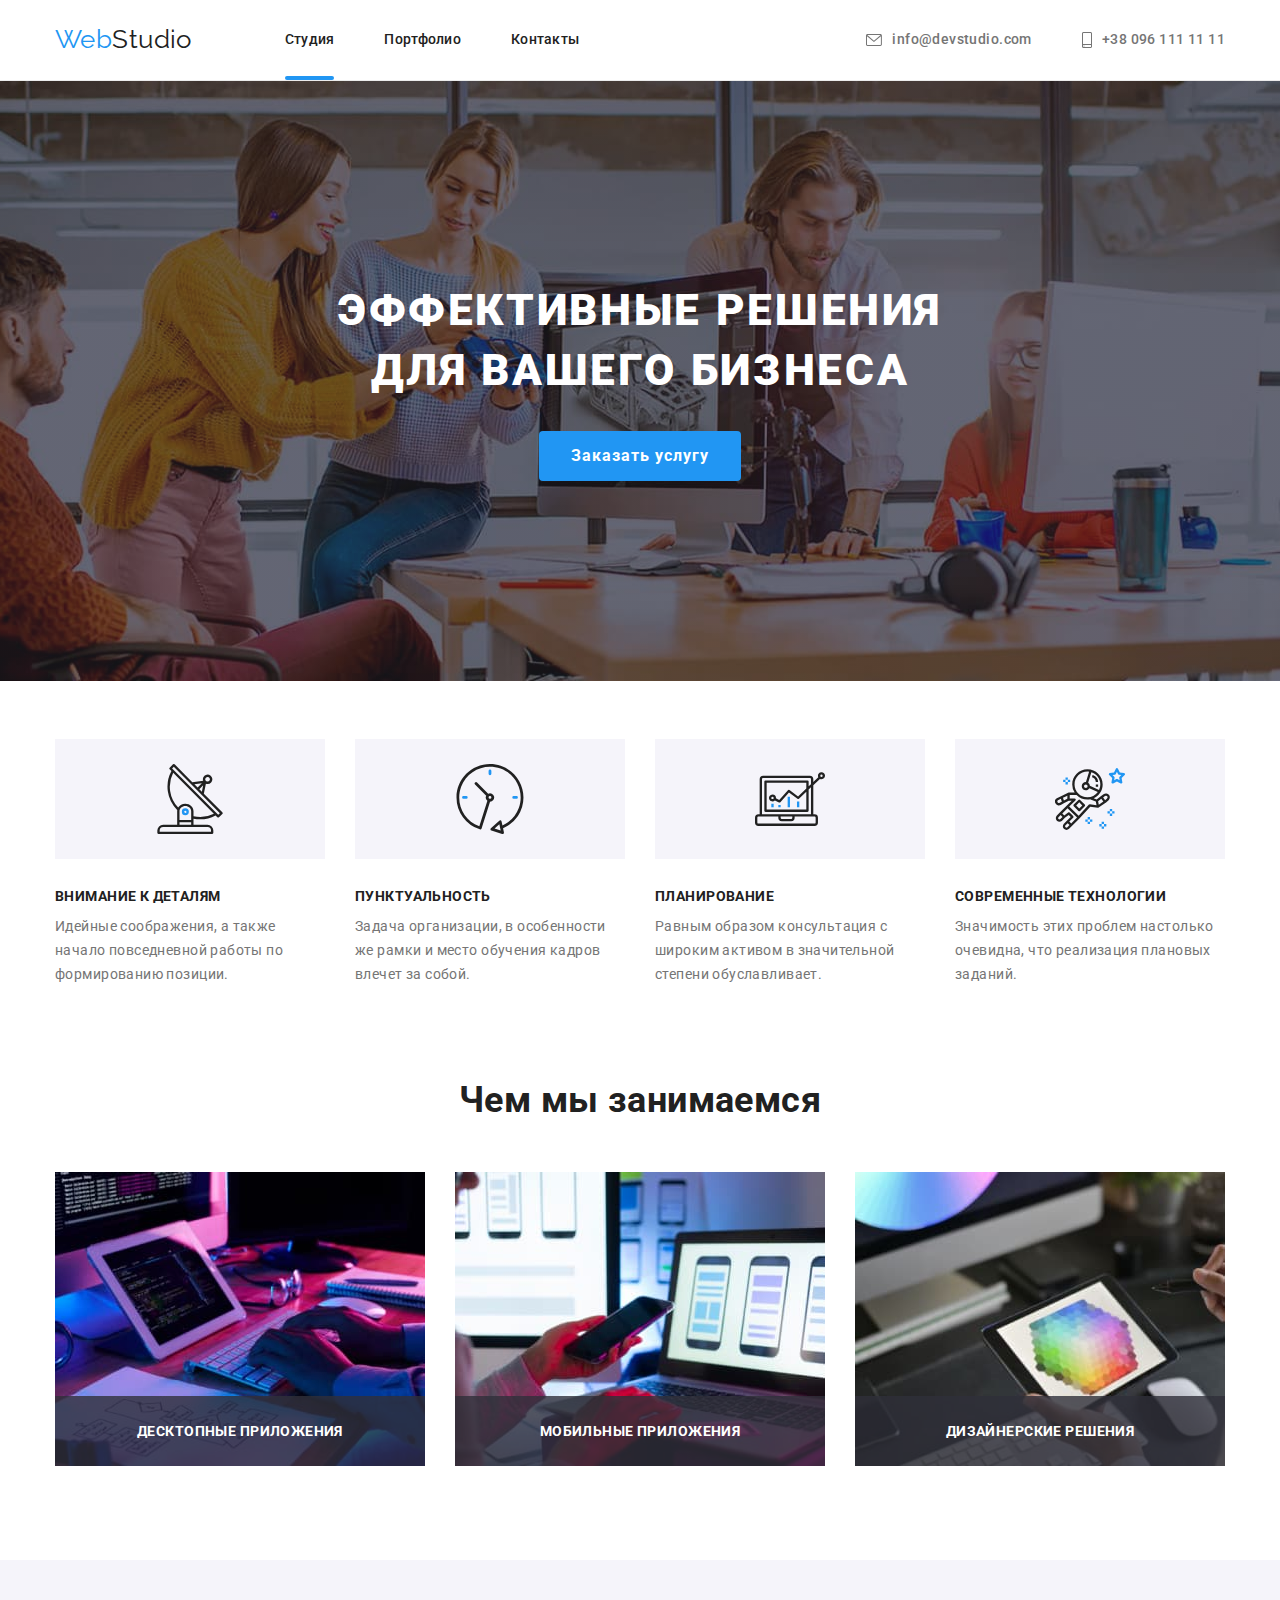
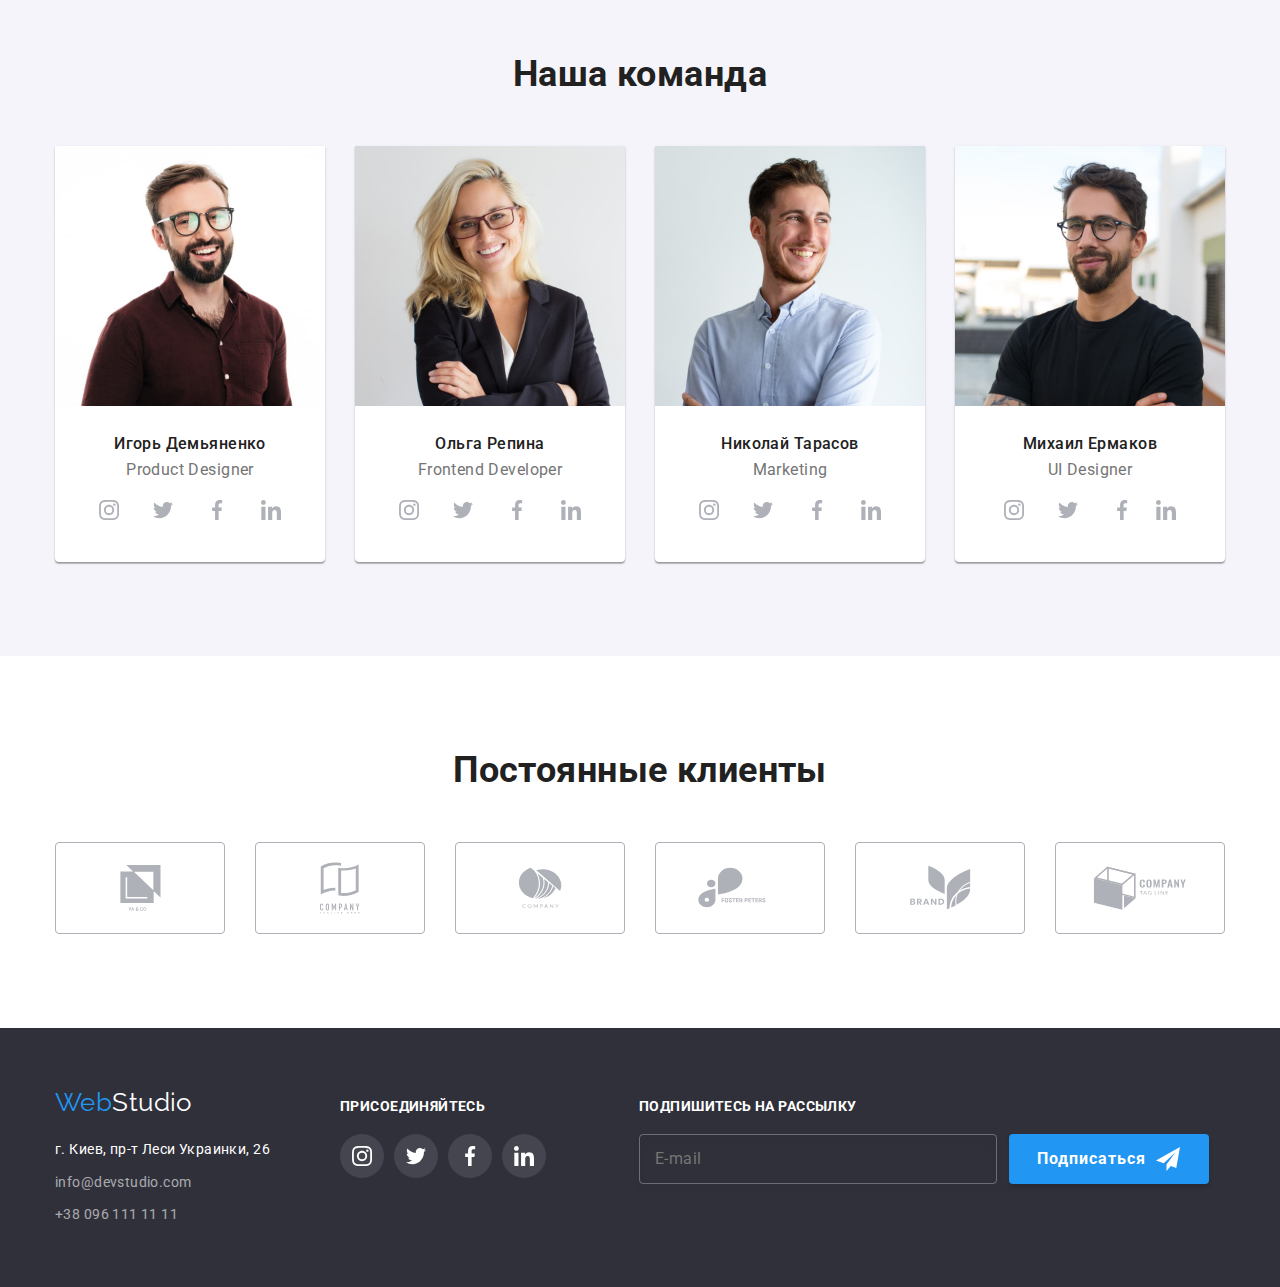
==== commit 054466c5: "prepocessors" ====
--- a/index.html
+++ b/index.html
@@ -15,17 +15,18 @@
       rel="stylesheet"
       href="https://cdnjs.cloudflare.com/ajax/libs/modern-normalize/1.1.0/modern-normalize.min.css"
     />
+    <link rel="stylesheet" href="./css/main.min.css" />
     <link rel="stylesheet" href="./css/styles.css" />
   </head>
   <body>
     <header class="header">
       <div class="header__container">
-        <a href="./index.html" lang="en" class="logo link">
-          Web<span class="accent-logo-header">Studio</span>
+        <a href="./index.html" lang="en" class="logo">
+          Web<span class="logo__accent">Studio</span>
         </a>
         <nav>
           <ul class="nav">
-            <li class="nav__list current-link">
+            <li class="nav__list nav__list--current">
               <a href="./index.html" class="nav__link">Студия</a>
             </li>
             <li class="nav__list">
@@ -39,15 +40,15 @@
         <ul class="contacts">
           <li class="contacts__mail">
             <a href="mailto:info@devstudio.com" class="contacts__link">
-              <svg class="icon-mail-mobile" width="16px" height="12px">
+              <svg class="contacts__icon" width="16px" height="12px">
                 <use href="images/icons.svg#icon-mail"></use>
               </svg>
               info@devstudio.com</a
             >
           </li>
           <li class="contacts__phone">
-            <a href="tel:+380961111111" class="contacts__link contact-number">
-              <svg class="icon-mail-mobile" width="10px" height="16px">
+            <a href="tel:+380961111111" class="contacts__link">
+              <svg class="contacts__icon" width="10px" height="16px">
                 <use href="images/icons.svg#icon-mobile"></use>
               </svg>
               +38 096 111 11 11</a
--- a/css/main.min.css
+++ b/css/main.min.css
@@ -0,0 +1 @@
+h1,h2,h3,h4,h5,h6,p{margin:0}ul{padding:0;margin:0}img{display:block;max-width:100%;height:auto}.list{list-style:none;margin:0}.link{text-decoration:none;margin:0;padding:0}:root{--font-color-main: #212121;--font-color-second: #757575;--color-accent: #2196F3;--color-basic: #ffffff;--bcg-color: #F5F4FA;--main-font: "Roboto";--transition-timing-function: cubic-bezier(0.4, 0, 0.2, 1)}.active{color:var(--color-basic);background-color:var(--color-accent);-webkit-box-shadow:0px 3px 1px rgba(0,0,0,.1),0px 1px 2px rgba(0,0,0,.08),0px 2px 2px rgba(0,0,0,.12);box-shadow:0px 3px 1px rgba(0,0,0,.1),0px 1px 2px rgba(0,0,0,.08),0px 2px 2px rgba(0,0,0,.12)}.current-link{color:var(--color-accent)}.visually-hidden{position:absolute;width:1px;height:1px;margin:-1px;border:0;padding:0;white-space:nowrap;-webkit-clip-path:inset(100%);clip-path:inset(100%);clip:rect(0 0 0 0);overflow:hidden}.section{padding-top:94px;padding-bottom:94px}.container{margin-left:auto;margin-right:auto;width:1200px;padding:0 15px}body{font-family:var(--main-font),sans-serif;color:var(--font-color-main);font-size:14px;background-color:var(--color-basic);letter-spacing:.03em}.section-tittle{font-size:36px;line-height:1.16;text-align:center;margin-bottom:50px}.header{border-bottom:1px solid #ececec}.header__container{display:-webkit-box;display:-ms-flexbox;display:flex;-webkit-box-align:center;-ms-flex-align:center;align-items:center;margin-left:auto;margin-right:auto;width:1200px;padding:0 15px}.logo{font-family:"Raleway",sans-serif;font-size:26px;color:var(--color-accent);margin-right:93px;margin-top:0;margin-bottom:0;margin-left:0;text-decoration:none;padding:0}.logo__accent{color:var(--font-color-main)}.nav{font-weight:500;line-height:1.14;letter-spacing:.02em;color:var(--font-color-main);margin:0;display:-webkit-box;display:-ms-flexbox;display:flex;padding-left:0px}.nav__list{list-style:none;position:relative}.nav__link{text-decoration:none;color:inherit;display:block;padding-top:32px;padding-bottom:32px;-webkit-transition-property:color;transition-property:color;-webkit-transition-duration:250ms;transition-duration:250ms;-webkit-transition-timing-function:var(--transition-timing-function);transition-timing-function:var(--transition-timing-function);display:-webkit-box;display:-ms-flexbox;display:flex}.nav__link:hover,.nav__link:focus{color:var(--color-accent)}.nav__list--current::after{content:"";width:100%;height:4px;background-color:var(--color-accent);border-radius:2px;position:absolute;bottom:0}.nav__list:not(:last-child){margin-right:50px}.contacts{display:-webkit-box;display:-ms-flexbox;display:flex;margin-left:auto;padding-left:0;list-style:none}.contacts__link{font-weight:500;color:var(--font-color-second);font-style:normal;line-height:1.14;-webkit-box-align:center;-ms-flex-align:center;align-items:center;display:-webkit-box;display:-ms-flexbox;display:flex;-webkit-transition-duration:250ms;transition-duration:250ms;-webkit-transition-property:color;transition-property:color;-webkit-transition-timing-function:var(--transition-timing-function);transition-timing-function:var(--transition-timing-function);margin:0;text-decoration:none;margin-right:0;padding:0}.contacts__link:hover,.contacts__link:focus{color:var(--color-accent)}.contacts__phone{margin-left:50px}.contacts__icon{fill:currentColor;margin-right:10px}.hero{background-image:-webkit-gradient(linear, left top, right top, from(rgba(47, 48, 58, 0.4)), to(rgba(47, 48, 58, 0.4))),url(../images/hero/bgr.jpg);background-image:linear-gradient(to right, rgba(47, 48, 58, 0.4), rgba(47, 48, 58, 0.4)),url(../images/hero/bgr.jpg);background-repeat:no-repeat;background-size:cover;background-position:center;max-width:1600px;margin-left:auto;margin-right:auto;padding-top:200px;padding-bottom:200px;text-align:center}.hero-head{font-family:var(--color-basic);font-style:normal;font-weight:900;font-size:44px;line-height:1.36;text-align:center;letter-spacing:.06em;text-transform:uppercase;color:var(--color-basic);width:696px;margin-right:auto;margin-left:auto;margin-bottom:30px}.hero-btn{font-weight:700;font-size:16px;line-height:1.88;padding:10px 32px;-webkit-box-align:center;-ms-flex-align:center;align-items:center;text-align:center;letter-spacing:.06em;border:0;border-radius:4px;color:var(--color-basic);background-color:var(--color-accent);cursor:pointer}.adv{padding-top:58px;padding-bottom:94px}.adv__box{background-color:var(--bcg-color);margin-bottom:30px;display:-webkit-box;display:-ms-flexbox;display:flex;-webkit-box-align:center;-ms-flex-align:center;align-items:center;-webkit-box-pack:center;-ms-flex-pack:center;justify-content:center;height:120px}.adv__container{margin-left:auto;margin-right:auto;width:1200px;padding:0 15px}.adv__list{display:-webkit-box;display:-ms-flexbox;display:flex;list-style:none}.adv__boxtittle{font-size:14px;font-weight:700;line-height:1.14;text-transform:uppercase;margin-bottom:10px}.adv__item{width:270px}.adv__item:not(:last-child){margin-right:30px}.adv__descr{font-style:normal;font-weight:400;line-height:1.71;color:var(--font-color-second)}.team{background-color:var(--bcg-color);padding-top:94px;padding-bottom:94px}.team__tittle{font-size:36px;line-height:1.16;text-align:center;margin-bottom:50px}.team__container{margin-left:auto;margin-right:auto;width:1200px;padding:0 15px}.team__list{display:-webkit-box;display:-ms-flexbox;display:flex;list-style:none}.team__name{font-style:normal;font-weight:500;font-size:16px;line-height:1;text-align:center;margin-bottom:10px}.team__item{background-color:var(--color-basic);border-radius:0px 0px 4px 4px;-webkit-box-shadow:0px 1px 3px rgba(0,0,0,.12),0px 1px 1px rgba(0,0,0,.14),0px 2px 1px rgba(0,0,0,.2);box-shadow:0px 1px 3px rgba(0,0,0,.12),0px 1px 1px rgba(0,0,0,.14),0px 2px 1px rgba(0,0,0,.2)}.team__item:not(:last-child){margin-right:30px}.team__descr{font-size:16px;line-height:1;margin-bottom:10px;text-align:center;color:var(--font-color-second)}.team__block{padding:30px 0}.socialmedia{display:-webkit-box;display:-ms-flexbox;display:flex;-webkit-box-pack:center;-ms-flex-pack:center;justify-content:center;list-style:none}.socialmedia__link{display:-webkit-box;display:-ms-flexbox;display:flex;-webkit-box-align:center;-ms-flex-align:center;align-items:center;-webkit-box-pack:center;-ms-flex-pack:center;justify-content:center;width:44px;height:44px;color:#afb1b8;background-color:#fff;border-radius:50%;-webkit-transition-property:color,background-color;transition-property:color,background-color;-webkit-transition-duration:250ms,250ms;transition-duration:250ms,250ms;-webkit-transition-timing-function:var(--transition-timing-function),var(--transition-timing-function);transition-timing-function:var(--transition-timing-function),var(--transition-timing-function)}.socialmedia__link:hover,.socialmedia__link:focus{color:var(--color-basic);background-color:var(--color-accent)}.socialmedia__icon{fill:currentColor}.socialmedia__item:not(:last-child){margin-right:10px}.backdrop{position:fixed;top:0;left:0;width:100%;height:100%;background:rgba(0,0,0,.2);-webkit-transition:opacity 250ms var(--transition-timing-function);transition:opacity 250ms var(--transition-timing-function)}.backdrop.is-hidden{opacity:0;pointer-events:none;-webkit-transform:translate(-50%, -50%) scale(1.1);transform:translate(-50%, -50%) scale(1.1)}.modal{position:absolute;top:50%;left:50%;-webkit-transform:translate(-50%, -50%) scale(1);transform:translate(-50%, -50%) scale(1);width:528px;height:581px;padding:40px 39px 40px 41px;background:var(--color-basic);-webkit-box-shadow:0px 1px 3px rgba(0,0,0,.12),0px 1px 1px rgba(0,0,0,.14),0px 2px 1px rgba(0,0,0,.2);box-shadow:0px 1px 3px rgba(0,0,0,.12),0px 1px 1px rgba(0,0,0,.14),0px 2px 1px rgba(0,0,0,.2);border-radius:4px;-webkit-transition:-webkit-transform 250ms var(--transition-timing-function);transition:-webkit-transform 250ms var(--transition-timing-function);transition:transform 250ms var(--transition-timing-function);transition:transform 250ms var(--transition-timing-function), -webkit-transform 250ms var(--transition-timing-function)}.modal-title{font-weight:700;font-size:20px;line-height:1.15;text-align:center;margin-bottom:12px}.modal-btn-close{position:absolute;display:-webkit-box;display:-ms-flexbox;display:flex;-webkit-box-pack:center;-ms-flex-pack:center;justify-content:center;-webkit-box-align:center;-ms-flex-align:center;align-items:center;top:8px;right:8px;width:30px;height:30px;border-radius:50%;padding:0;cursor:pointer;border:1px solid rgba(0,0,0,.1);-webkit-transition:color 250ms var(--transition-timing-function);transition:color 250ms var(--transition-timing-function);fill:currentColor;background-color:rgba(0,0,0,0)}.modal-btn-close:hover,.modal-btn-close:focus{color:var(--color-accent)}.modal-form:nth-child(4){margin-bottom:17px}.label{display:block;margin-bottom:10px}.label-text{display:block;font-size:12px;line-height:1.16;letter-spacing:.01em;color:var(--font-color-second);margin-bottom:4px}.label-thumb{position:relative}.label-thumb:focus-within .imput-field{border-color:var(--color-accent)}.label-thumb:focus-within .imput-img{fill:var(--color-accent)}.imput-field{width:100%;height:40px;border:1px solid rgba(33,33,33,.2);border-radius:4px;padding:12px 16px 12px 42px;outline:none;-webkit-transition:border-color 250ms var(--transition-timing-function);transition:border-color 250ms var(--transition-timing-function)}.imput-img{position:absolute;top:50%;left:15px;width:12px;height:12px;-webkit-transform:translateY(-50%);transform:translateY(-50%);-webkit-transition:fill 250ms var(--transition-timing-function);transition:fill 250ms var(--transition-timing-function)}.textarea{height:120px;padding:12px 16px;resize:none}.textarea:not(:-moz-placeholder-shown)+.placeholder{opacity:0}.textarea:not(:-ms-input-placeholder)+.placeholder{opacity:0}.textarea:focus .placeholder,.textarea:not(:placeholder-shown)+.placeholder{opacity:0}.checkbox{margin-bottom:30px;display:-webkit-box;display:-ms-flexbox;display:flex;-webkit-box-align:center;-ms-flex-align:center;align-items:center}.checkbox-text{line-height:1.71;color:var(--font-color-second)}.checkbox-castom{width:16px;height:15px;border:2px solid;border-color:var(--font-color-main);border-radius:2px;margin-right:7px;-webkit-transition:background-color 250ms var(--transition-timing-function),background-image 250ms var(--transition-timing-function),border-color 250ms var(--transition-timing-function),border 250ms var(--transition-timing-function);transition:background-color 250ms var(--transition-timing-function),background-image 250ms var(--transition-timing-function),border-color 250ms var(--transition-timing-function),border 250ms var(--transition-timing-function)}.checkbox-browser{position:absolute;width:1px;height:1px;margin:-1px;border:0;padding:0;white-space:nowrap;-webkit-clip-path:inset(100%);clip-path:inset(100%);clip:rect(0 0 0 0);overflow:hidden}.checkbox-browser:checked+.checkbox-castom{background-color:var(--color-accent);border-color:var(--color-accent);background-image:url(../images/icons/modal-check.svg);background-size:contain;background-origin:border-box}.checkbox-browser:hover+.checkbox-castom,.checkbox-browser:focus+.checkbox-castom{border-color:var(--color-accent)}.policy-link{position:relative;color:var(--color-accent)}.policy-link::after{content:"";position:absolute;left:0;bottom:0;width:100%;height:.7px;background-color:var(--color-accent)}.placeholder{position:absolute;top:13px;left:16px;line-height:1.14;letter-spacing:.01em;color:rgba(117,117,117,.5)}.modal-btn-submit{width:200px;height:50px;background-color:var(--color-accent);font-weight:700;line-height:1.88;font-size:16px;letter-spacing:.06em;color:var(--color-basic);padding:10px 56px;margin:0 auto;-webkit-transition:-webkit-box-shadow 250ms var(--transition-timing-function);transition:-webkit-box-shadow 250ms var(--transition-timing-function);transition:box-shadow 250ms var(--transition-timing-function);transition:box-shadow 250ms var(--transition-timing-function), -webkit-box-shadow 250ms var(--transition-timing-function);border:none;border-radius:4px;-webkit-box-shadow:0px 4px 4px rgba(0,0,0,.15);box-shadow:0px 4px 4px rgba(0,0,0,.15);cursor:pointer}.modal-btn-submit:hover,.modal-btn-submit:focus{-webkit-box-shadow:0px 4px 4px rgba(0,0,0,.15);box-shadow:0px 4px 4px rgba(0,0,0,.15)}.modal-btn-center{display:-webkit-box;display:-ms-flexbox;display:flex;-webkit-box-pack:center;-ms-flex-pack:center;justify-content:center}.client-list{display:-webkit-box;display:-ms-flexbox;display:flex;-webkit-box-pack:center;-ms-flex-pack:center;justify-content:center}.client-item{display:-webkit-box;display:-ms-flexbox;display:flex}.client-item:not(:first-child){margin-left:30px}.client-link{display:-webkit-box;display:-ms-flexbox;display:flex;-webkit-box-pack:center;-ms-flex-pack:center;justify-content:center;-webkit-box-align:center;-ms-flex-align:center;align-items:center;width:170px;height:92px;border:1px solid #afb1b8;border-radius:4px;color:#afb1b8;-webkit-transition-property:color,border-color;transition-property:color,border-color;-webkit-transition-duration:250ms,250ms;transition-duration:250ms,250ms;-webkit-transition-timing-function:var(--transition-timing-function),var(--transition-timing-function);transition-timing-function:var(--transition-timing-function),var(--transition-timing-function)}.client-link:hover,.client-link:focus{border-color:var(--color-accent);color:var(--color-accent)}.client-icon{fill:currentColor}.portfolio-container{display:-webkit-box;display:-ms-flexbox;display:flex;-ms-flex-wrap:wrap;flex-wrap:wrap;margin-right:-30px;margin-bottom:-30px}.portfolio-text-wrap{padding:20px 24px;border:1px solid #eee;border-top:none;color:var(--font-color-main)}.portfolio-textblock{padding:63px 24px;background:rgba(33,150,243,.9);position:absolute;top:0;left:0;-webkit-transition-property:-webkit-transform;transition-property:-webkit-transform;transition-property:transform;transition-property:transform, -webkit-transform;-webkit-transition-duration:250ms;transition-duration:250ms;-webkit-transition-timing-function:var(--transition-timing-function);transition-timing-function:var(--transition-timing-function);-webkit-transform:translateY(100%);transform:translateY(100%)}.portfolio-card-item:hover .portfolio-textblock,.portfolio-card-item:focus .portfolio-textblock{-webkit-transform:translateY(0);transform:translateY(0)}.portfolio-descr{font-weight:400;font-size:18px;line-height:1.56;letter-spacing:.03em;color:var(--color-basic);max-width:322px}.project-thumb{position:relative;overflow:hidden}.nav-menu{display:-webkit-box;display:-ms-flexbox;display:flex;-webkit-box-pack:center;-ms-flex-pack:center;justify-content:center;margin-bottom:50px;list-style:none}.portfolio-card{margin-right:30px;margin-bottom:30px;background-color:var(--main-white)}.portfolio-card-item{text-decoration:none;list-style:none;display:block;-webkit-transition-property:-webkit-box-shadow;transition-property:-webkit-box-shadow;transition-property:box-shadow;transition-property:box-shadow, -webkit-box-shadow;-webkit-transition-duration:250ms;transition-duration:250ms;-webkit-transition-timing-function:var(--transition-timing-function);transition-timing-function:var(--transition-timing-function)}.portfolio-card-item:hover,.portfolio-card-item:focus{-webkit-box-shadow:0px 1px 1px rgba(0,0,0,.12),0px 4px 4px rgba(0,0,0,.06),1px 4px 6px rgba(0,0,0,.16);box-shadow:0px 1px 1px rgba(0,0,0,.12),0px 4px 4px rgba(0,0,0,.06),1px 4px 6px rgba(0,0,0,.16)}.head-example{font-style:normal;font-weight:700;font-size:18px;line-height:2;letter-spacing:.06em;margin-bottom:4px}.description{font-size:16px;line-height:1.88;color:var(--font-color-second)}.main-button{padding:6px 22px;font-family:var(--main-font);font-weight:500;font-style:normal;line-height:1.62;font-size:16px;text-align:center;border-radius:4px;border-width:0;cursor:pointer;-webkit-transition-property:color,background-color,-webkit-box-shadow;transition-property:color,background-color,-webkit-box-shadow;transition-property:color,background-color,box-shadow;transition-property:color,background-color,box-shadow,-webkit-box-shadow;-webkit-transition-timing-function:var(--transition-timing-function),var(--transition-timing-function),var(--transition-timing-function);transition-timing-function:var(--transition-timing-function),var(--transition-timing-function),var(--transition-timing-function);-webkit-transition-duration:250ms,250ms,250ms;transition-duration:250ms,250ms,250ms}.main-button:hover,.main-button:focus{color:var(--color-basic);background-color:var(--color-accent);-webkit-box-shadow:0px 3px 1px rgba(0,0,0,.1),0px 1px 2px rgba(0,0,0,.08),0px 2px 2px rgba(0,0,0,.12);box-shadow:0px 3px 1px rgba(0,0,0,.1),0px 1px 2px rgba(0,0,0,.08),0px 2px 2px rgba(0,0,0,.12)}.button-item:not(:last-child){margin-right:8px}.nav-menu{display:-webkit-box;display:-ms-flexbox;display:flex;-webkit-box-pack:center;-ms-flex-pack:center;justify-content:center;margin-bottom:50px;list-style:none}.section-work-list{padding-top:0}.work-list{display:-webkit-box;display:-ms-flexbox;display:flex;list-style:none}.work-list-item:not(:last-child){margin-right:30px}.work-list-block{position:relative}.work-list-descr{font-weight:700;line-height:16px;text-align:center;letter-spacing:.03em;text-transform:uppercase;font-size:14px;color:var(--color-basic);padding-top:27px;padding-bottom:27px;width:370px;height:70px;background-color:rgba(47,48,58,.8);position:absolute;bottom:0}.footer{background-color:#2f303a;padding:60px 0}.footer-wrap{display:-webkit-box;display:-ms-flexbox;display:flex;-webkit-box-align:baseline;-ms-flex-align:baseline;align-items:baseline}.footer-adress{margin-right:70px}.footer-subtittle{color:var(--color-basic);text-transform:uppercase;font-weight:700;margin-bottom:20px}.footer-social-media{display:-webkit-box;display:-ms-flexbox;display:flex}.footer-social-item:not(:last-child){margin-right:10px}.footer-social-link{display:-webkit-box;display:-ms-flexbox;display:flex;-webkit-box-align:center;-ms-flex-align:center;align-items:center;-webkit-box-pack:center;-ms-flex-pack:center;justify-content:center;width:44px;height:44px;color:var(--color-basic);background-color:rgba(255,255,255,.1);border-radius:50%;-webkit-transition-property:background-color;transition-property:background-color;-webkit-transition-duration:250ms;transition-duration:250ms;-webkit-transition-timing-function:var(--transition-timing-function);transition-timing-function:var(--transition-timing-function)}.footer-social-link:hover,.footer-social-link:focus{background-color:var(--color-accent)}.footer-social{margin-right:93px}.footer-subscr{margin-bottom:20px;font-size:14px;text-transform:uppercase;color:var(--color-basic)}.footer-button{display:-webkit-box;display:-ms-flexbox;display:flex;-webkit-box-align:center;-ms-flex-align:center;align-items:center;width:200px;height:50px;padding:0 28px;color:var(--color-basic);background:var(--color-accent);-webkit-box-shadow:0px 4px 4px rgba(0,0,0,.15);box-shadow:0px 4px 4px rgba(0,0,0,.15);border-radius:4px;border:none;font-weight:700;font-size:16px;line-height:1.88;letter-spacing:.06em;cursor:pointer}.footer-placeholder{position:absolute;top:50%;left:16px;-webkit-transform:translateY(-50%);transform:translateY(-50%);font-size:16px;line-height:1.25;color:var(--font-color-second)}.logo-footer{font-family:"Raleway",sans-serif;font-size:26px;color:var(--color-basic);margin-bottom:20px;display:block}.contact-list-footer{list-style:none;padding-left:0;margin:0 0;line-height:1.71}.subscr-form-input:not(:-moz-placeholder-shown)+.footer-placeholder{opacity:0}.subscr-form-input:not(:-ms-input-placeholder)+.footer-placeholder{opacity:0}.subscr-form:focus .footer-placeholder,.subscr-form-input:not(:placeholder-shown)+.footer-placeholder{opacity:0}.footer-button span{margin-right:10px}.sender{fill:var(--color-basic)}.address{font-weight:400;line-height:1.14;color:var(--color-basic);font-style:normal;list-style:none}.accent-logo-footer{color:var(--color-accent)}.subscr-form{display:-webkit-box;display:-ms-flexbox;display:flex;position:relative}.subscr-form-input{width:358px;height:50px;color:var(--color-basic);padding:15px 16px;background-color:rgba(0,0,0,0);border:1px solid rgba(255,255,255,.3);-webkit-filter:drop-shadow(0px 4px 4px rgba(0, 0, 0, 0.15));filter:drop-shadow(0px 4px 4px rgba(0, 0, 0, 0.15));border-radius:4px;margin-right:12px;outline:none;-webkit-transition:border-color 250ms var(--transition-timing-function);transition:border-color 250ms var(--transition-timing-function)}.subscr-form-input:hover,.subscr-form-input:focus{border-color:var(--color-accent)}.contact-footer{font-weight:400;line-height:1.71;color:rgba(255,255,255,.6);font-style:normal;-webkit-transition-property:color;transition-property:color;-webkit-transition-duration:250ms;transition-duration:250ms;-webkit-transition-timing-function:var(--transition-timing-function);transition-timing-function:var(--transition-timing-function)}.contact-footer-item:not(:last-child){margin-bottom:9px}.contact-footer:hover,.contact-footer:focus{color:var(--color-accent)}/*# sourceMappingURL=main.min.css.map */--- a/css/styles.css
+++ b/css/styles.css
@@ -1,4 +1,4 @@
-:root {
+/* :root {
     --font-color-main: #212121;
     --font-color-second: #757575;
     --color-accent: #2196F3;
@@ -9,11 +9,11 @@
 
     --transition-timing-function: cubic-bezier(0.4, 0, 0.2, 1);
 
-}
+} */
 
 /* Common styles */
 
-body {
+/* body {
     font-family: var(--main-font), sans-serif;
     color: var(--font-color-main);
     
@@ -21,9 +21,9 @@
     background-color: var(--color-basic);
     letter-spacing: 0.03em;
     
-}
-
-h1,h2,h3,h4,h5,h6,p {
+} */
+
+/* h1,h2,h3,h4,h5,h6,p {
     margin: 0;
 }
 
@@ -38,14 +38,14 @@
     max-width: 100%;
     height: auto;
 
-}
-
-.section {
+} */
+
+/* .section {
     padding-top: 94px;
     padding-bottom: 94px;
-}
-
-.list {
+} */
+
+/* .list {
     list-style: none;
     
     margin: 0;
@@ -55,19 +55,19 @@
     text-decoration: none;
     margin:0;
     padding:0;
-}
+} */
 
 
 /* Container settings */
-.container {
+/* .container {
     margin-left: auto;
     margin-right: auto;
     width: 1200px;
     padding: 0 15px;
-}
+} */
 /* Header + footer */
 
-.header {
+/* .header {
 border-bottom: 1px solid #ececec;
 }
   
@@ -81,25 +81,32 @@
         margin-right: auto;
         width: 1200px;
         padding: 0 15px;
-}
-
-.logo {
+} */
+
+/* .logo {
     font-family: 'Raleway', sans-serif;
     font-size: 26px;
     color: var(--color-accent);
     margin-right: 93px;
+    margin-top: 0;
+    margin-bottom: 0;
+    margin-left: 0;
+
+    text-decoration: none;
+
+    padding: 0;
            
-}
-
-.accent-logo-footer {
+} */
+
+/* .accent-logo-footer {
     color: var(--color-accent);
-}
-
-.accent-logo-header {
+} */
+
+/* .logo__accent {
     color: var(--font-color-main);
-}
-
-.nav {
+} */
+
+/* .nav {
 
         font-weight: 500;
         line-height: 1.14;
@@ -112,17 +119,17 @@
        
 
         padding-left: 0px;
-}
-
-
-.contacts {
+} */
+
+
+/* .contacts {
     display: flex;
     margin-left: auto;
     padding-left: 0;
     list-style: none;
-}
-
-.nav__list{
+} */
+
+/* .nav__list{
     
     list-style: none;
     position: relative;
@@ -147,7 +154,7 @@
 
 }
 
- .current-link::after {
+ .nav__list--current::after {
     content: "";
     width: 100%;
     height: 4px;
@@ -159,10 +166,10 @@
     bottom: 0;
     
     
-}
-
-
-.contacts__link {
+} */
+
+
+/* .contacts__link {
 
         font-weight: 500;
         line-height: 1.14;
@@ -179,32 +186,22 @@
         text-decoration: none;
             margin: 0;
             padding: 0;
-        
+        margin-right: 0;
        
         
-}
-
-.adv__box {
-    background-color: var(--bcg-color);
-    margin-bottom: 30px;
-
-    display: flex;
-    align-items: center;
-    justify-content: center;
-    height: 120px;
-}
-.contacts__phone {
+} */
+
+
+/* .contacts__phone {
     margin-left: 50px;
     
-}
-
-
-.contact-number {
-    margin-right: 0;
-}
-
-
-.address {
+} */
+
+
+
+
+
+/* .address {
     
         font-weight: 400;
         line-height: 1.14;
@@ -212,18 +209,23 @@
         font-style: normal;
         list-style: none;
       
-}
-
-.contact-footer:hover,
+} */
+
+/* .contact-footer:hover,
 .contact-footer:focus,
-.contact-header:hover,
-.contact-header:focus,
-.header-link:hover,
-.header-link:focus {
+.contacts__link:hover,
+.contacts__link:focus,
+.nav__link:hover,
+.nav__link:focus {
     color: var(--color-accent);
-}
-
-.footer {
+} */
+
+/* .contact-footer:hover,
+.contact-footer:focus {
+        color: var(--color-accent);
+    } */
+
+/* .footer {
     background-color: #2F303A;   
     padding: 60px 0; 
    
@@ -237,21 +239,21 @@
 
 .footer-adress {
     margin-right: 70px;
-}
-
-.nav__list:not(:last-child) {
+} */
+
+/* .nav__list:not(:last-child) {
     margin-right: 50px;
-}
-
-.icon-mail-mobile {
+} */
+
+/* .contacts__icon {
     
     fill:currentColor;
     margin-right: 10px;
     
     
-}
-
-.contact-footer {
+} */
+
+/* .contact-footer {
 
     font-weight: 400;
     line-height: 1.71;
@@ -267,9 +269,9 @@
 
 .contact-footer-item:not(:last-child) {
     margin-bottom: 9px;
-}
-
-.logo-footer {
+} */
+
+/* .logo-footer {
     font-family: 'Raleway', sans-serif;
     font-size: 26px;
     color: var(--color-basic);
@@ -423,13 +425,13 @@
 .sender {
     fill: var(--color-basic);
    
-}
+} */
 
 
 
 /* Main portfolio */    
 
-.main-button {
+/* .main-button {
 
     padding: 6px 22px;
 
@@ -464,9 +466,9 @@
 
 .button-item:not(:last-child) {
     margin-right: 8px;
-}
-
-.active {
+} */
+
+/* .active {
     color: var(--color-basic);
     background-color: var(--color-accent);
     box-shadow: 0px 3px 1px rgba(0, 0, 0, 0.1), 0px 1px 2px rgba(0, 0, 0, 0.08), 0px 2px 2px rgba(0, 0, 0, 0.12);
@@ -476,10 +478,10 @@
 
 .current-link {
     color: var(--color-accent);
-            }
-
-
-.head-example {
+            } */
+
+
+/* .head-example {
     
         font-style: normal;
         font-weight: 700;
@@ -490,44 +492,55 @@
     
         margin-bottom: 4px;
         
-}
-
-.adv {
+} */
+
+/* .adv {
     padding-top: 58px;
    
         padding-bottom: 94px;
    
 }
 
-.description {
+.adv__box {
+    background-color: var(--bcg-color);
+    margin-bottom: 30px;
+
+    display: flex;
+    align-items: center;
+    justify-content: center;
+    height: 120px;
+} */
+
+
+/* .description {
    
         font-size: 16px;
         line-height: 1.88;
         
     
         color: var(--font-color-second);
-}
-
-
-
-
-.nav-menu {
+} */
+
+
+
+
+/* .nav-menu {
     display: flex;
     justify-content: center;
     margin-bottom: 50px;
     list-style: none;
-}
-
-.portfolio-container {
+} */
+
+/* .portfolio-container {
     display: flex;
     flex-wrap: wrap;
     
 
     margin-right: -30px;
     margin-bottom: -30px;
-}
-
-.portfolio-card {
+} */
+
+/* .portfolio-card {
     margin-right: 30px;
     margin-bottom: 30px;
     
@@ -551,9 +564,9 @@
 .portfolio-card-item:hover,
 .portfolio-card-item:focus {
         box-shadow: 0px 1px 1px rgba(0, 0, 0, 0.12), 0px 4px 4px rgba(0, 0, 0, 0.06), 1px 4px 6px rgba(0, 0, 0, 0.16);
-}
-
-.portfolio-text-wrap {
+} */
+
+/* .portfolio-text-wrap {
     padding: 20px 24px;
     border: 1px solid #EEEEEE;
     border-top: none;
@@ -589,19 +602,19 @@
     
     max-width: 322px;
 
-}
-
-.project-thumb {
+} */
+
+/* .project-thumb {
     position: relative;
     overflow: hidden;
-}
+} */
 
 
 
 
 /* Main Studio */
 
-.hero {
+/* .hero {
     background-image: linear-gradient(to right, rgba(47, 48, 58, 0.4), rgba(47, 48, 58, 0.4)), url(../images/hero/bgr.jpg);
     background-repeat: no-repeat;
     background-size: cover;
@@ -653,10 +666,10 @@
     background-color: var(--color-accent);
  
     cursor: pointer;
-}
-
-
-.section-tittle {
+} */
+
+
+/* .section-tittle {
     
 
         font-size: 36px;
@@ -666,9 +679,9 @@
         
     
         
-}
-
-.adv__container {
+} */
+
+/* .adv__container {
     margin-left: auto;
     margin-right: auto;
     width: 1200px;
@@ -710,13 +723,13 @@
     
     color: var(--font-color-second);
 
-}
-
-.section-work-list {
+} */
+
+/* .section-work-list {
     padding-top: 0
-}
-
-.work-list {
+} */
+
+/* .work-list {
     display: flex;
     
     list-style: none;
@@ -748,9 +761,9 @@
 
     position: absolute;
     bottom: 0;
-}
-
-.team {
+} */
+
+/* .team {
     background-color: var(--bcg-color);
     padding-top: 94px;
     padding-bottom: 94px;
@@ -818,8 +831,8 @@
 
 .team__block {
     padding: 30px 0;
-}
-.visually-hidden {
+} */
+/* .visually-hidden {
     position: absolute;
     width: 1px;
     height: 1px;
@@ -831,9 +844,9 @@
     clip-path: inset(100%);
     clip: rect(0 0 0 0);
     overflow: hidden;
-}
-
-.socialmedia {
+} */
+
+/* .socialmedia {
     display: flex;
     justify-content: center;
     list-style: none;
@@ -867,11 +880,11 @@
 
 .socialmedia__icon {
     fill: currentColor;
-}
+} */
 
 /* Clients */
 
-.client-list {
+/* .client-list {
     display: flex;
    justify-content: center;
 }
@@ -909,12 +922,12 @@
 
 .client-icon {
     fill: currentColor;
-}
+} */
 
 
 
 /* Modal */
-.backdrop {
+/* .backdrop {
     position: fixed;
     top: 0;
     left: 0;
@@ -927,17 +940,16 @@
 .backdrop.is-hidden {
     opacity: 0;
     pointer-events: none;
-}
-
-.backdrop.is-hidden .modal {
     transform: translate(-50%, -50%) scale(1.1);
-}
-
-.modal {
+} */
+
+
+
+/* .modal {
     position: absolute;
     top: 50%;
     left: 50%;
-    transform: translate(-50%, -50%) scale(1);
+    transform: translate(-50%, -50%) scale(1.1);
     width: 528px;
     height: 581px;
     padding: 40px 39px 40px 41px;
@@ -984,9 +996,9 @@
 
 .modal-form :nth-child(4) {
     margin-bottom: 17px;
-}
-
-.label {
+} */
+
+/* .label {
     display: block;
     
     margin-bottom: 10px;
@@ -1003,9 +1015,9 @@
 
 .label-thumb {
     position: relative;
-}
-
-.imput-field {
+} */
+
+/* .imput-field {
     width: 100%;
     height: 40px;
     border: 1px solid rgba(33, 33, 33, 0.2);
@@ -1023,9 +1035,9 @@
     height: 12px;
     transform: translateY(-50%);
     transition: fill 250ms var(--transition-timing-function);
-}
-
-.placeholder {
+} */
+
+/* .placeholder {
     position: absolute;
     top: 13px;
     left: 16px;
@@ -1034,9 +1046,9 @@
     letter-spacing: 0.01em;
     color: rgba(117, 117, 117, 0.5);
 
-}
-
-.textarea-thumb:focus .placeholder,
+} */
+
+/* .textarea-thumb:focus .placeholder,
 .textarea:not(:placeholder-shown)+.placeholder {
     opacity: 0;
 }
@@ -1045,22 +1057,22 @@
     height: 120px;
     padding: 12px 16px;
     resize: none;
-}
-
-
-
-.label-thumb:focus-within .imput-field {
+} */
+
+
+
+/* .label-thumb:focus-within .imput-field {
     border-color: var(--color-accent);
 }
 
 
 .label-thumb:focus-within .imput-img {
     fill: var(--color-accent);
-}
-
-
-
-.checkbox {
+} */
+
+
+
+/* .checkbox {
     margin-bottom: 30px;
     display: flex;
     align-items: center;
@@ -1110,9 +1122,9 @@
 .checkbox-text {
     line-height: 1.71;
     color: var(--font-color-second);
-}
-
-.policy-link {
+} */
+
+/* .policy-link {
     position: relative;
     color: var(--color-accent);
 }
@@ -1126,9 +1138,9 @@
     width: 100%;
     height: 0.7px;
     background-color: var(--color-accent);
-}
-
-.modal-btn-submit {
+} */
+
+/* .modal-btn-submit {
     width: 200px;
     height: 50px;
     background-color: var(--color-accent);
@@ -1156,6 +1168,5 @@
 .modal-btn-submit:hover,
 .modal-btn-submit:focus {
     box-shadow: 0px 4px 4px rgba(0, 0, 0, 0.15);
-}
-
-/* перезагрузка на ГІТ */+} */
+
